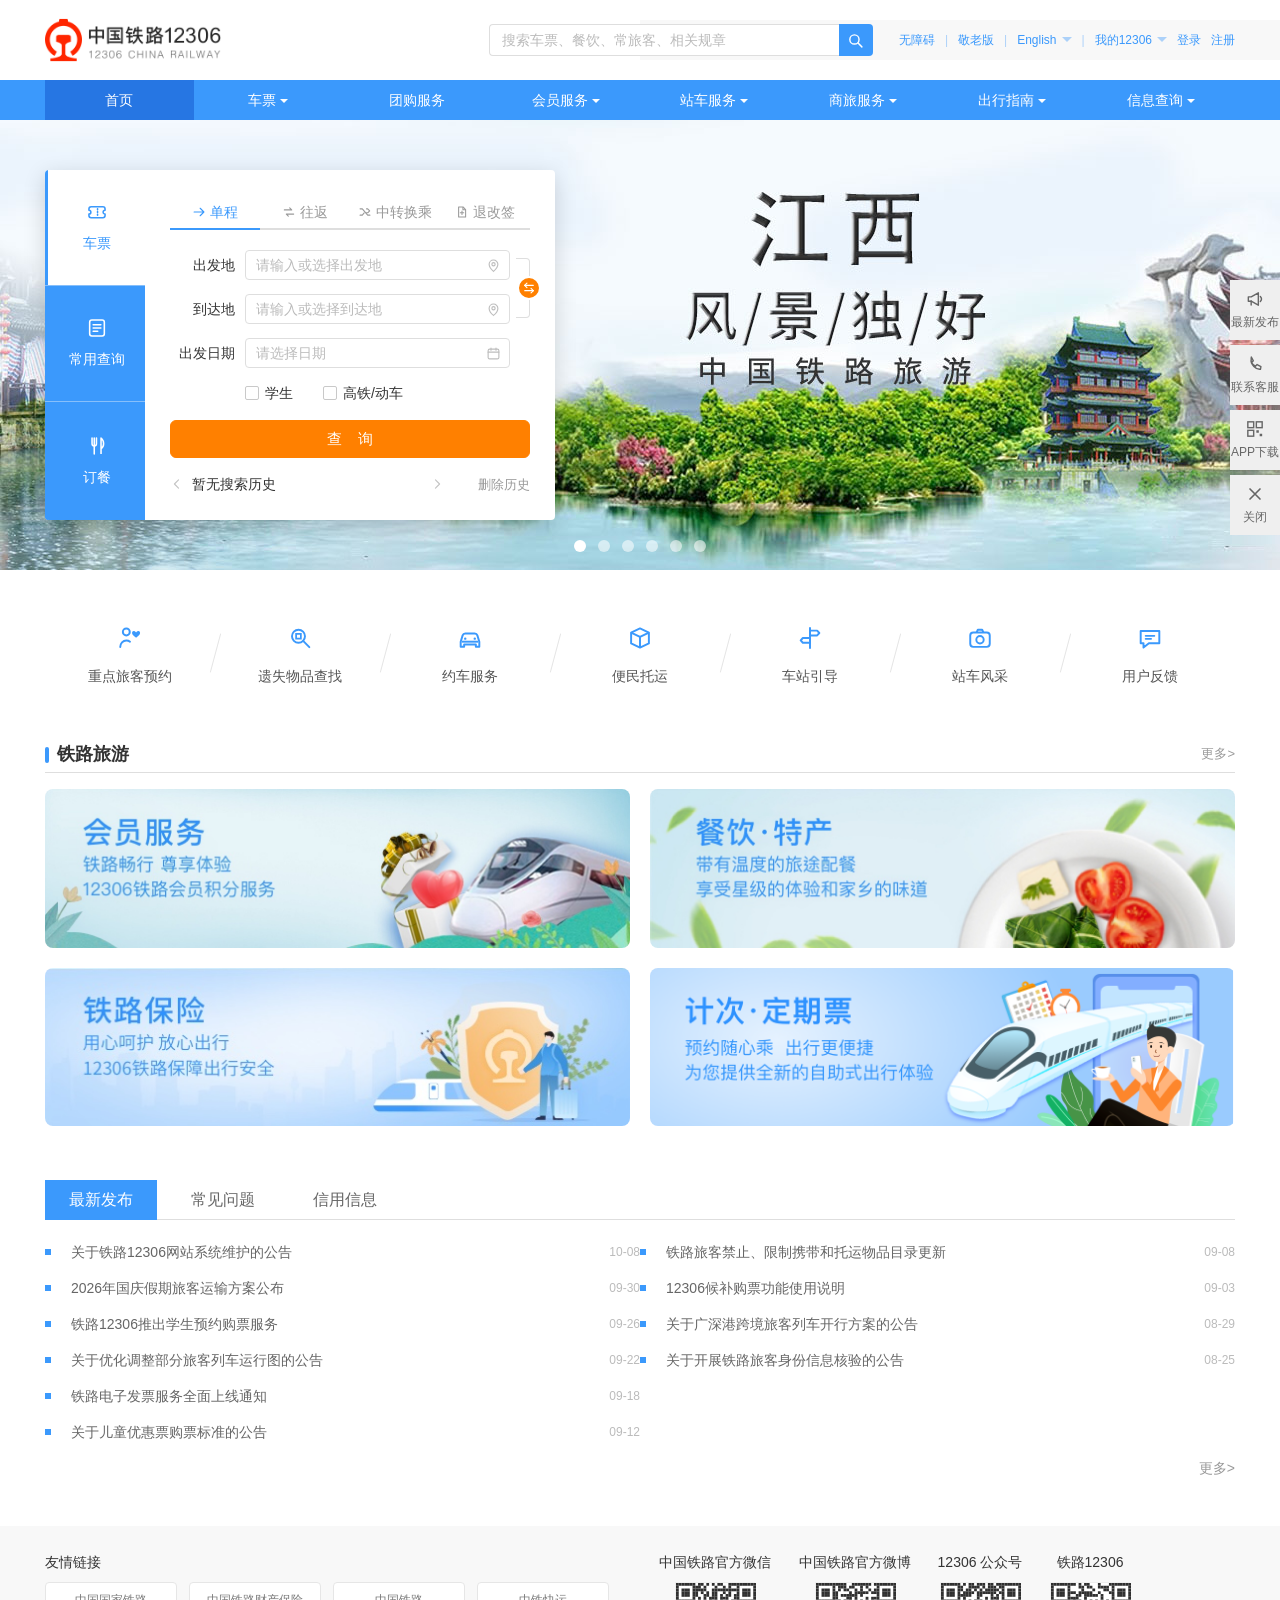
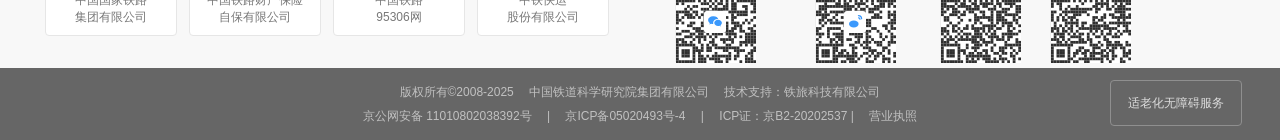
==== index.html @ e9240311 "pages: 站点平铺到仓库根目录，修复 Pages 根目录 404" ====
<!DOCTYPE html>
<html lang="zh-CN">
<head>
  <meta charset="utf-8">
  <meta http-equiv="X-UA-Compatible" content="IE=edge,chrome=1">
  <title>中国铁路12306网站</title>
  <meta name="description" content="中国铁路12306网站，提供火车票查询、预订、退改签，以及正晚点、时刻表、代售点等信息查询服务。">
  <link rel="stylesheet" href="css/index.css">
</head>
<body>

  <!-- ============ 图标精灵 ============ -->
  <svg class="svg-sprite" aria-hidden="true" focusable="false">
    <symbol id="i-search" viewBox="0 0 24 24"><circle cx="10.5" cy="10.5" r="6.5" fill="none" stroke="currentColor" stroke-width="2"/><path d="M15.6 15.6 21 21" fill="none" stroke="currentColor" stroke-width="2" stroke-linecap="round"/></symbol>
    <symbol id="i-place" viewBox="0 0 24 24"><path d="M12 21.5s7-5.9 7-11.3A7 7 0 1 0 5 10.2c0 5.4 7 11.3 7 11.3z" fill="none" stroke="currentColor" stroke-width="1.8"/><circle cx="12" cy="10" r="2.6" fill="none" stroke="currentColor" stroke-width="1.8"/></symbol>
    <symbol id="i-date" viewBox="0 0 24 24"><rect x="3.4" y="5" width="17.2" height="15.6" rx="2.4" fill="none" stroke="currentColor" stroke-width="1.8"/><path d="M3.4 9.8h17.2M8 3.2v3.4M16 3.2v3.4" fill="none" stroke="currentColor" stroke-width="1.8" stroke-linecap="round"/></symbol>
    <symbol id="i-swap" viewBox="0 0 24 24"><path d="M8.5 3.5 4.5 7.5l4 4" fill="none" stroke="currentColor" stroke-width="1.9" stroke-linecap="round" stroke-linejoin="round"/><path d="M4.5 7.5h14.8" fill="none" stroke="currentColor" stroke-width="1.9" stroke-linecap="round"/><path d="M15.5 20.5l4-4-4-4" fill="none" stroke="currentColor" stroke-width="1.9" stroke-linecap="round" stroke-linejoin="round"/><path d="M19.5 16.5H4.7" fill="none" stroke="currentColor" stroke-width="1.9" stroke-linecap="round"/></symbol>
    <symbol id="i-ticket" viewBox="0 0 24 24"><path d="M3.2 8.6A2.4 2.4 0 0 1 5.6 6.2h12.8a2.4 2.4 0 0 1 2.4 2.4v1.5a2.1 2.1 0 0 0 0 4.2v1.5a2.4 2.4 0 0 1-2.4 2.4H5.6a2.4 2.4 0 0 1-2.4-2.4v-1.5a2.1 2.1 0 0 0 0-4.2z" fill="none" stroke="currentColor" stroke-width="1.7" stroke-linejoin="round"/><path d="M12.6 8.4v1.2M12.6 11.4v1.2M12.6 14.4v1.2" fill="none" stroke="currentColor" stroke-width="1.7" stroke-linecap="round"/></symbol>
    <symbol id="i-query" viewBox="0 0 24 24"><path d="M4 5.6A2.4 2.4 0 0 1 6.4 3.2h11.2A2.4 2.4 0 0 1 20 5.6v12.8a2.4 2.4 0 0 1-2.4 2.4H6.4A2.4 2.4 0 0 1 4 18.4z" fill="none" stroke="currentColor" stroke-width="1.7"/><path d="M7.8 8.4h8.4M7.8 12h8.4M7.8 15.6h5" fill="none" stroke="currentColor" stroke-width="1.7" stroke-linecap="round"/></symbol>
    <symbol id="i-food" viewBox="0 0 24 24"><path d="M6.6 3.4v6.2a2.4 2.4 0 0 0 4.8 0V3.4" fill="none" stroke="currentColor" stroke-width="1.7" stroke-linecap="round"/><path d="M9 3.4v17.2" fill="none" stroke="currentColor" stroke-width="1.7" stroke-linecap="round"/><path d="M16.4 20.6V3.4c2.2 1.6 2.8 3.6 2.8 6.2 0 2.4-.6 4-2.8 5.4" fill="none" stroke="currentColor" stroke-width="1.7" stroke-linejoin="round"/></symbol>
    <symbol id="i-single" viewBox="0 0 24 24"><path d="M3.6 12h16.8M14 5.6 20.4 12 14 18.4" fill="none" stroke="currentColor" stroke-width="1.9" stroke-linecap="round" stroke-linejoin="round"/></symbol>
    <symbol id="i-round" viewBox="0 0 24 24"><path d="M4 8.4h12.6l-3.4-3.4" fill="none" stroke="currentColor" stroke-width="1.9" stroke-linecap="round" stroke-linejoin="round"/><path d="M20 15.6H7.4l3.4 3.4" fill="none" stroke="currentColor" stroke-width="1.9" stroke-linecap="round" stroke-linejoin="round"/></symbol>
    <symbol id="i-transfer" viewBox="0 0 24 24"><path d="M3.6 6.6h3.8l9.2 10.8h3.8" fill="none" stroke="currentColor" stroke-width="1.9" stroke-linecap="round" stroke-linejoin="round"/><path d="M3.6 17.4h3.8l3.2-3.8" fill="none" stroke="currentColor" stroke-width="1.9" stroke-linecap="round" stroke-linejoin="round"/><path d="M14.6 6.6h2l3.4 3.4-3.4 3.4h-2" fill="none" stroke="currentColor" stroke-width="1.9" stroke-linecap="round" stroke-linejoin="round"/></symbol>
    <symbol id="i-change" viewBox="0 0 24 24"><path d="M6.2 3.4h7.6l4.4 4.4v12.8H6.2z" fill="none" stroke="currentColor" stroke-width="1.8" stroke-linejoin="round"/><path d="M13.6 3.4v4.6h4.6" fill="none" stroke="currentColor" stroke-width="1.8" stroke-linejoin="round"/><path d="M9 13.2h6M12 10.2v6" fill="none" stroke="currentColor" stroke-width="1.8" stroke-linecap="round"/></symbol>
    <symbol id="i-s1" viewBox="0 0 24 24"><circle cx="8.6" cy="6.4" r="3.2" fill="none" stroke="currentColor" stroke-width="1.8"/><path d="M3 20.4c0-3.6 2.5-6.1 5.6-6.1 1.3 0 2.5.4 3.4 1.1" fill="none" stroke="currentColor" stroke-width="1.8" stroke-linecap="round"/><path d="M18.4 11c1.1-.9 2.9-2.2 2.9-3.7 0-1.4-1.1-2.3-2.4-1.6-.5.2-1 .7-1.3 1.2-.3-.5-.8-1-1.3-1.2-1.3-.7-2.4.2-2.4 1.6 0 1.5 1.8 2.8 2.9 3.7l.8.7z" fill="currentColor"/></symbol>
    <symbol id="i-s2" viewBox="0 0 24 24"><circle cx="10.6" cy="10.4" r="6" fill="none" stroke="currentColor" stroke-width="1.8"/><path d="M14.9 14.7 20.6 20.4" fill="none" stroke="currentColor" stroke-width="1.8" stroke-linecap="round"/><path d="M8.4 8.2h4.4v4.4H8.4z" fill="none" stroke="currentColor" stroke-width="1.6"/></symbol>
    <symbol id="i-s3" viewBox="0 0 24 24"><path d="M3.4 15.4 5.2 9.6A2.6 2.6 0 0 1 7.7 7.8h8.6a2.6 2.6 0 0 1 2.5 1.8l1.8 5.8v4.6h-3.2v-2H6.6v2H3.4z" fill="none" stroke="currentColor" stroke-width="1.8" stroke-linejoin="round"/><path d="M4.4 15.4h15.2" fill="none" stroke="currentColor" stroke-width="1.8"/><circle cx="7.6" cy="12.6" r="1.1" fill="currentColor"/><circle cx="16.4" cy="12.6" r="1.1" fill="currentColor"/></symbol>
    <symbol id="i-s4" viewBox="0 0 24 24"><path d="M12 3.2 3.8 7v10L12 20.8 20.2 17V7z" fill="none" stroke="currentColor" stroke-width="1.8" stroke-linejoin="round"/><path d="M3.8 7 12 11l8.2-4M12 11v9.8" fill="none" stroke="currentColor" stroke-width="1.8" stroke-linejoin="round"/></symbol>
    <symbol id="i-s5" viewBox="0 0 24 24"><path d="M12 2.8v18.4" fill="none" stroke="currentColor" stroke-width="1.8" stroke-linecap="round"/><path d="M12 5.2h6.6l2 2.2-2 2.2H12z" fill="none" stroke="currentColor" stroke-width="1.8" stroke-linejoin="round"/><path d="M12 12h-6.6l-2 2.2 2 2.2H12z" fill="none" stroke="currentColor" stroke-width="1.8" stroke-linejoin="round"/></symbol>
    <symbol id="i-s6" viewBox="0 0 24 24"><rect x="3" y="7" width="18" height="13.2" rx="2.8" fill="none" stroke="currentColor" stroke-width="1.8"/><circle cx="12" cy="13.6" r="3.4" fill="none" stroke="currentColor" stroke-width="1.8"/><path d="M8.8 7 10 4.4h4L15.2 7" fill="none" stroke="currentColor" stroke-width="1.8" stroke-linejoin="round"/></symbol>
    <symbol id="i-s7" viewBox="0 0 24 24"><path d="M3.4 5.6h17.2v11.2H11l-5 4v-4H3.4z" fill="none" stroke="currentColor" stroke-width="1.8" stroke-linejoin="round"/><path d="M8 10h8M8 12.8h5" fill="none" stroke="currentColor" stroke-width="1.7" stroke-linecap="round"/></symbol>
    <symbol id="i-up" viewBox="0 0 24 24"><path d="M12 20.4V4.2M5.4 10.8 12 4.2l6.6 6.6" fill="none" stroke="currentColor" stroke-width="2" stroke-linecap="round" stroke-linejoin="round"/></symbol>
    <symbol id="i-notice" viewBox="0 0 24 24"><path d="M4 9.4h3.4L16 4.6v14.8l-8.6-4.8H4z" fill="none" stroke="currentColor" stroke-width="1.7" stroke-linejoin="round"/><path d="M18.4 9a4.4 4.4 0 0 1 0 6" fill="none" stroke="currentColor" stroke-width="1.7" stroke-linecap="round"/><path d="M7.4 14.2v5" fill="none" stroke="currentColor" stroke-width="1.7" stroke-linecap="round"/></symbol>
    <symbol id="i-phone" viewBox="0 0 24 24"><path d="M7.6 3.6 10 8.2l-2 2c.9 2 2.5 3.6 4.5 4.5l2-2 4.6 2.4-.6 3.2c-5.2.8-12-6-11.2-11.2z" fill="none" stroke="currentColor" stroke-width="1.7" stroke-linejoin="round"/></symbol>
    <symbol id="i-code" viewBox="0 0 24 24"><rect x="3.4" y="3.4" width="7" height="7" fill="none" stroke="currentColor" stroke-width="1.7"/><rect x="13.6" y="3.4" width="7" height="7" fill="none" stroke="currentColor" stroke-width="1.7"/><rect x="3.4" y="13.6" width="7" height="7" fill="none" stroke="currentColor" stroke-width="1.7"/><path d="M13.6 13.6h3v3h-3zM17.6 17.6h3v3h-3z" fill="currentColor"/></symbol>
    <symbol id="i-close" viewBox="0 0 24 24"><path d="M6 6l12 12M18 6 6 18" fill="none" stroke="currentColor" stroke-width="2" stroke-linecap="round"/></symbol>
    <symbol id="i-check" viewBox="0 0 24 24"><path d="M5 12.6 10 17.4 19.2 6.6" fill="none" stroke="currentColor" stroke-width="2.6" stroke-linecap="round" stroke-linejoin="round"/></symbol>
    <symbol id="i-left" viewBox="0 0 24 24"><path d="M14.6 5 7.6 12l7 7" fill="none" stroke="currentColor" stroke-width="2" stroke-linecap="round" stroke-linejoin="round"/></symbol>
    <symbol id="i-right" viewBox="0 0 24 24"><path d="M9.4 5l7 7-7 7" fill="none" stroke="currentColor" stroke-width="2" stroke-linecap="round" stroke-linejoin="round"/></symbol>
    <symbol id="i-train" viewBox="0 0 24 24"><path d="M12 3.2c4.4 0 6.8 3 6.8 7.4v6.6a2.6 2.6 0 0 1-2.6 2.6H7.8a2.6 2.6 0 0 1-2.6-2.6v-6.6C5.2 6.2 7.6 3.2 12 3.2z" fill="none" stroke="currentColor" stroke-width="1.8"/><path d="M5.6 11.4h12.8M9.4 20.4l-2 2.4M14.6 20.4l2 2.4" fill="none" stroke="currentColor" stroke-width="1.8" stroke-linecap="round"/><circle cx="9.2" cy="7.6" r="1" fill="currentColor"/><circle cx="14.8" cy="7.6" r="1" fill="currentColor"/></symbol>
    <symbol id="i-wechat" viewBox="0 0 24 24"><path d="M9.2 4.2C5.6 4.2 2.8 6.5 2.8 9.4c0 1.6.9 3 2.3 4l-.6 2 2.3-1.2c.7.2 1.5.3 2.4.3h.5a4.9 4.9 0 0 1-.2-1.4c0-2.8 2.8-5 6.2-5h.6c-.5-2.2-3-3.9-6.1-3.9z" fill="currentColor"/><path d="M21.2 13.1c0-2.3-2.3-4.2-5.1-4.2s-5.1 1.9-5.1 4.2 2.3 4.2 5.1 4.2c.6 0 1.2-.1 1.8-.3l1.9 1-.5-1.7c1.2-.8 1.9-1.9 1.9-3.2z" fill="currentColor"/></symbol>
    <symbol id="i-weibo" viewBox="0 0 24 24"><ellipse cx="10.4" cy="14.6" rx="6.4" ry="4.6" fill="currentColor"/><path d="M16.6 3.4c2.4 0 4.2 1.9 4.2 4.2M16.8 6.4c1 0 1.8.8 1.8 1.9" fill="none" stroke="currentColor" stroke-width="1.7" stroke-linecap="round"/></symbol>
  </svg>

  <!-- ============ 头部 ============ -->
  <div class="header" role="banner">
    <div class="wrapper header-con">
      <h1 class="logo">
        <a href="index.html" title="中国铁路12306">
          <img class="logo-img" src="images/logo@2x.png" alt="中国铁路12306 12306 CHINA RAILWAY">
        </a>
      </h1>

      <div class="header-right">
        <div class="header-search">
          <div class="search-bd">
            <input type="text" class="search-input" id="search-input" autocomplete="off"
              placeholder="搜索车票、餐饮、常旅客、相关规章" aria-label="搜索车票、餐饮、常旅客、相关规章">
            <div class="search-down" id="searchDown">
              <a href="javascript:;" class="close" id="searchDownClose">关闭</a>
              <ul class="search-down-list" id="searchDownList"></ul>
            </div>
          </div>
          <a class="search-btn" href="javascript:;" id="searchBtn" aria-label="点击搜索">
            <svg class="icon"><use href="#i-search"></use></svg>
          </a>
        </div>
        <ul class="header-menu" role="menubar" id="topMenu"></ul>
      </div>
    </div>
  </div>

  <!-- ============ 主导航 ============ -->
  <div class="nav-box">
    <div class="wrapper">
      <ul class="nav" id="mainNav"></ul>
    </div>
  </div>
  <!-- ============ 首屏：轮播 + 查询框 ============ -->
  <div class="section-first">
    <div class="fullSlide" id="fullSlide">
      <div class="bd"><ul class="sowingMap" id="sowingMap"></ul></div>
      <div class="hd"><ul id="slideDots"></ul></div>
    </div>

    <div class="search-index">
      <!-- 左侧菜单 -->
      <ul class="search-side" id="searchSide">
        <li class="active"><a href="javascript:;"><svg class="icon"><use href="#i-ticket"></use></svg>车票</a></li>
        <li><a href="javascript:;"><svg class="icon"><use href="#i-query"></use></svg>常用查询</a></li>
        <li class="last"><a href="javascript:;"><svg class="icon"><use href="#i-food"></use></svg>订餐</a></li>
      </ul>

      <!-- 右侧内容 -->
      <div class="search-main">
        <!-- 车票 -->
        <div class="search-main-item active">
          <div class="search-tab-hd">
            <ul id="ticketTabs">
              <li class="active"><a href="javascript:;"><svg class="icon"><use href="#i-single"></use></svg>单程</a></li>
              <li><a href="javascript:;"><svg class="icon"><use href="#i-round"></use></svg>往返</a></li>
              <li><a href="javascript:;"><svg class="icon"><use href="#i-transfer"></use></svg>中转换乘</a></li>
              <li><a href="javascript:;"><svg class="icon"><use href="#i-change"></use></svg>退改签</a></li>
            </ul>
          </div>
          <div class="search-tab-bd" id="ticketPanels">
            <!-- 单程 -->
            <div class="search-tab-item active">
              <div class="search-form">
                <div class="form-item-group">
                  <div class="form-item">
                    <label for="fromStationText" class="form-label">出发地</label>
                    <div class="form-bd">
                      <div class="input-box input-city">
                        <input type="text" class="input" id="fromStationText" autocomplete="off" data-role="station" aria-label="请输入或选择出发地">
                        <svg class="icon icon-place" data-click="fromStationText"><use href="#i-place"></use></svg>
                      </div>
                    </div>
                  </div>
                  <div class="form-item">
                    <label for="toStationText" class="form-label">到达地</label>
                    <div class="form-bd">
                      <div class="input-box input-city">
                        <input type="text" class="input" id="toStationText" autocomplete="off" data-role="station" aria-label="请输入或选择到达地">
                        <svg class="icon icon-place" data-click="toStationText"><use href="#i-place"></use></svg>
                      </div>
                    </div>
                  </div>
                  <i class="city-change" id="danChange" title="切换"><svg class="icon"><use href="#i-swap"></use></svg></i>
                </div>
                <div class="form-item">
                  <label for="train_date" class="form-label">出发日期</label>
                  <div class="form-bd">
                    <div class="input-box input-data">
                      <input type="text" class="input" id="train_date" autocomplete="off" data-role="date" readonly aria-label="请选择出发日期">
                      <svg class="icon icon-date" data-click="train_date"><use href="#i-date"></use></svg>
                    </div>
                  </div>
                </div>
                <div class="form-item form-item-check">
                  <div class="form-bd">
                    <ul class="check-list">
                      <li class="check-item" data-check="学生"><i></i>学生</li>
                      <li class="check-item" data-check="高铁/动车"><i></i>高铁/动车</li>
                    </ul>
                  </div>
                </div>
                <div class="form-item form-item-btn">
                  <a href="javascript:;" class="btn btn-primary form-block" data-search>查&nbsp;&nbsp;&nbsp;&nbsp;询</a>
                </div>
              </div>
              <div class="search-history">
                <div class="search-history-bd">
                  <i class="history-prev" id="iconLeftHos"><svg class="icon"><use href="#i-left"></use></svg></i>
                  <i class="history-next" id="iconRightHos"><svg class="icon"><use href="#i-right"></use></svg></i>
                  <div class="history-list-wrap"><ul class="history-list" id="history_ul"></ul></div>
                </div>
                <div class="search-history-btn"><a href="javascript:;" id="clearHistory">删除历史</a></div>
              </div>
            </div>

            <!-- 往返 -->
            <div class="search-tab-item">
              <div class="search-form">
                <div class="form-item-group">
                  <div class="form-item">
                    <label for="fromStationFanText" class="form-label">出发地</label>
                    <div class="form-bd">
                      <div class="input-box input-city">
                        <input type="text" class="input" id="fromStationFanText" autocomplete="off" data-role="station" aria-label="请输入或选择出发地">
                        <svg class="icon icon-place" data-click="fromStationFanText"><use href="#i-place"></use></svg>
                      </div>
                    </div>
                  </div>
                  <div class="form-item">
                    <label for="toStationFanText" class="form-label">到达地</label>
                    <div class="form-bd">
                      <div class="input-box input-city">
                        <input type="text" class="input" id="toStationFanText" autocomplete="off" data-role="station" aria-label="请输入或选择到达地">
                        <svg class="icon icon-place" data-click="toStationFanText"><use href="#i-place"></use></svg>
                      </div>
                    </div>
                  </div>
                  <i class="city-change" id="fanChange" title="切换"><svg class="icon"><use href="#i-swap"></use></svg></i>
                </div>
                <div class="form-item">
                  <label for="from_date" class="form-label">出发日期</label>
                  <div class="form-bd">
                    <div class="input-box input-data">
                      <input type="text" class="input" id="from_date" autocomplete="off" data-role="date" readonly aria-label="请选择出发日期">
                      <svg class="icon icon-date" data-click="from_date"><use href="#i-date"></use></svg>
                    </div>
                  </div>
                </div>
                <div class="form-item">
                  <label for="to_date" class="form-label">返程日期</label>
                  <div class="form-bd">
                    <div class="input-box input-data">
                      <input type="text" class="input" id="to_date" autocomplete="off" data-role="date" readonly aria-label="请选择返程日期">
                      <svg class="icon icon-date" data-click="to_date"><use href="#i-date"></use></svg>
                    </div>
                  </div>
                </div>
                <div class="form-item form-item-check">
                  <div class="form-bd">
                    <ul class="check-list">
                      <li class="check-item" data-check="学生"><i></i>学生</li>
                      <li class="check-item" data-check="高铁/动车"><i></i>高铁/动车</li>
                    </ul>
                  </div>
                </div>
                <div class="form-item form-item-btn">
                  <a href="javascript:;" class="btn btn-primary form-block" data-search>查&nbsp;&nbsp;&nbsp;&nbsp;询</a>
                </div>
              </div>
            </div>

            <!-- 中转换乘 -->
            <div class="search-tab-item">
              <div class="search-form">
                <div class="form-item-group">
                  <div class="form-item">
                    <label for="fromStationZhText" class="form-label">出发地</label>
                    <div class="form-bd">
                      <div class="input-box input-city">
                        <input type="text" class="input" id="fromStationZhText" autocomplete="off" data-role="station" aria-label="请输入或选择出发地">
                        <svg class="icon icon-place" data-click="fromStationZhText"><use href="#i-place"></use></svg>
                      </div>
                    </div>
                  </div>
                  <div class="form-item">
                    <label for="toStationZhText" class="form-label">到达地</label>
                    <div class="form-bd">
                      <div class="input-box input-city">
                        <input type="text" class="input" id="toStationZhText" autocomplete="off" data-role="station" aria-label="请输入或选择到达地">
                        <svg class="icon icon-place" data-click="toStationZhText"><use href="#i-place"></use></svg>
                      </div>
                    </div>
                  </div>
                  <i class="city-change" id="zhChange" title="切换"><svg class="icon"><use href="#i-swap"></use></svg></i>
                </div>
                <div class="form-item">
                  <label for="zh_date" class="form-label">乘车日期</label>
                  <div class="form-bd">
                    <div class="input-box input-data">
                      <input type="text" class="input" id="zh_date" autocomplete="off" data-role="date" readonly aria-label="请选择乘车日期">
                      <svg class="icon icon-date" data-click="zh_date"><use href="#i-date"></use></svg>
                    </div>
                  </div>
                </div>
                <div class="form-item form-item-check">
                  <div class="form-bd">
                    <ul class="check-list">
                      <li class="check-item" data-check="学生"><i></i>学生</li>
                    </ul>
                  </div>
                </div>
                <div class="form-item form-item-btn">
                  <a href="javascript:;" class="btn btn-primary form-block" data-search>查&nbsp;&nbsp;&nbsp;&nbsp;询</a>
                </div>
              </div>
            </div>

            <!-- 退改签 -->
            <div class="search-tab-item">
              <div class="search-form">
                <div class="form-item">
                  <label for="queryType" class="form-label">查询类型</label>
                  <div class="form-bd">
                    <div class="input-box input-select">
                      <select class="input" id="queryType">
                        <option>按订票日期</option>
                        <option>按乘车日期</option>
                      </select>
                    </div>
                  </div>
                </div>
                <div class="form-item">
                  <label class="form-label">日期</label>
                  <div class="form-bd">
                    <div class="input-box input-range">
                      <input type="text" class="input" id="range_start" autocomplete="off" data-role="date" readonly aria-label="开始日期">
                      <span class="range-split">至</span>
                      <input type="text" class="input" id="range_end" autocomplete="off" data-role="date" readonly aria-label="结束日期">
                    </div>
                  </div>
                </div>
                <div class="form-item">
                  <label for="keyword" class="form-label">关键字</label>
                  <div class="form-bd">
                    <div class="input-box">
                      <input type="text" class="input" id="keyword" autocomplete="off" placeholder="订单号 / 车次" aria-label="关键字">
                    </div>
                  </div>
                </div>
                <div class="form-item form-item-btn">
                  <a href="javascript:;" class="btn btn-primary form-block" data-search>查&nbsp;&nbsp;&nbsp;&nbsp;询</a>
                </div>
              </div>
            </div>
          </div>
        </div>

        <!-- 常用查询 -->
        <div class="search-main-item">
          <div class="search-tab-hd">
            <ul id="commonTabs">
              <li class="active"><a href="javascript:;">正晚点</a></li>
              <li><a href="javascript:;">检票口</a></li>
              <li><a href="javascript:;">起售时间</a></li>
              <li><a href="javascript:;">天气</a></li>
            </ul>
          </div>
          <div class="search-tab-bd" id="commonPanels">
            <div class="search-tab-item active">
              <div class="search-form">
                <div class="form-item">
                  <label for="zwdType" class="form-label">查询类型</label>
                  <div class="form-bd"><div class="input-box input-select"><select class="input" id="zwdType"><option>到达站</option><option>出发站</option></select></div></div>
                </div>
                <div class="form-item">
                  <label for="zwdStation" class="form-label">车站</label>
                  <div class="form-bd">
                    <div class="input-box input-city">
                      <input type="text" class="input" id="zwdStation" autocomplete="off" data-role="station" aria-label="车站">
                      <svg class="icon icon-place" data-click="zwdStation"><use href="#i-place"></use></svg>
                    </div>
                  </div>
                </div>
                <div class="form-item">
                  <label for="zwdTrain" class="form-label">车次</label>
                  <div class="form-bd"><div class="input-box"><input type="text" class="input" id="zwdTrain" placeholder="如 G1" autocomplete="off"></div></div>
                </div>
                <div class="form-item form-item-btn"><a href="javascript:;" class="btn btn-primary form-block" data-search>查&nbsp;&nbsp;&nbsp;&nbsp;询</a></div>
              </div>
            </div>
            <div class="search-tab-item">
              <div class="search-form">
                <div class="form-item">
                  <label for="jpkDate" class="form-label">乘车日期</label>
                  <div class="form-bd">
                    <div class="input-box input-data">
                      <input type="text" class="input" id="jpkDate" autocomplete="off" data-role="date" readonly aria-label="乘车日期">
                      <svg class="icon icon-date" data-click="jpkDate"><use href="#i-date"></use></svg>
                    </div>
                  </div>
                </div>
                <div class="form-item">
                  <label for="jpkTrain" class="form-label">车次</label>
                  <div class="form-bd"><div class="input-box"><input type="text" class="input" id="jpkTrain" placeholder="如 G1" autocomplete="off"></div></div>
                </div>
                <div class="form-item">
                  <label for="jpkStation" class="form-label">乘车站</label>
                  <div class="form-bd"><div class="input-box input-select"><select class="input" id="jpkStation"><option>请选择车站</option></select></div></div>
                </div>
                <div class="form-item form-item-btn"><a href="javascript:;" class="btn btn-primary form-block" data-search>查&nbsp;&nbsp;&nbsp;&nbsp;询</a></div>
              </div>
            </div>
            <div class="search-tab-item">
              <div class="search-form">
                <div class="form-item">
                  <label for="saleDate" class="form-label">起售日期</label>
                  <div class="form-bd">
                    <div class="input-box input-data">
                      <input type="text" class="input" id="saleDate" autocomplete="off" data-role="date" readonly aria-label="起售日期">
                      <svg class="icon icon-date" data-click="saleDate"><use href="#i-date"></use></svg>
                    </div>
                  </div>
                </div>
                <div class="form-item">
                  <label for="saleStation" class="form-label">起售车站</label>
                  <div class="form-bd">
                    <div class="input-box input-city">
                      <input type="text" class="input" id="saleStation" autocomplete="off" data-role="station" aria-label="起售车站">
                      <svg class="icon icon-place" data-click="saleStation"><use href="#i-place"></use></svg>
                    </div>
                  </div>
                </div>
                <div class="form-item form-item-btn"><a href="javascript:;" class="btn btn-primary form-block" data-search>查&nbsp;&nbsp;&nbsp;&nbsp;询</a></div>
              </div>
            </div>
            <div class="search-tab-item">
              <div class="search-form">
                <div class="form-item">
                  <label for="weatherCity" class="form-label">目的地</label>
                  <div class="form-bd">
                    <div class="input-box input-city">
                      <input type="text" class="input" id="weatherCity" autocomplete="off" data-role="station" aria-label="目的地">
                      <svg class="icon icon-place" data-click="weatherCity"><use href="#i-place"></use></svg>
                    </div>
                  </div>
                </div>
                <div class="form-item form-item-btn"><a href="javascript:;" class="btn btn-primary form-block" data-search>查&nbsp;&nbsp;&nbsp;&nbsp;询</a></div>
              </div>
            </div>
          </div>
        </div>

        <!-- 订餐 -->
        <div class="search-main-item">
          <div class="search-tab-hd" style="border-bottom:none;height:24px">
            <ul><li class="active" style="width:100%"><a href="javascript:;" style="color:#3b99fc;cursor:default">预订餐饮•特产</a></li></ul>
          </div>
          <div class="search-tab-bd">
            <div class="search-tab-item active">
              <div class="search-form">
                <div class="form-item">
                  <label for="dinner_date" class="form-label">出发日期</label>
                  <div class="form-bd">
                    <div class="input-box input-data">
                      <input type="text" class="input" id="dinner_date" autocomplete="off" data-role="date" readonly aria-label="出发日期">
                      <svg class="icon icon-date" data-click="dinner_date"><use href="#i-date"></use></svg>
                    </div>
                  </div>
                </div>
                <div class="form-item">
                  <label for="dinner_sub_mun" class="form-label">出发车次</label>
                  <div class="form-bd">
                    <div class="input-box"><input type="text" class="input" id="dinner_sub_mun" placeholder="仅支持G、D字头的动车组列车" autocomplete="off" style="text-transform:uppercase"></div>
                  </div>
                </div>
                <div class="form-item form-item-btn"><a href="javascript:;" class="btn btn-primary form-block" data-search>查&nbsp;&nbsp;&nbsp;&nbsp;询</a></div>
              </div>
            </div>
          </div>
        </div>
      </div>
    </div>
  </div>
  <!-- ============ 主体内容 ============ -->
  <div class="wrapper">
    <!-- 便捷服务 -->
    <ul class="service-list" id="serviceList"></ul>

    <!-- 铁路旅游 / 热门推荐 -->
    <div class="section" id="travelSection">
      <div class="section-hd">
        <h3 class="section-tit">铁路旅游</h3>
        <a href="javascript:;" class="more">更多&gt;</a>
      </div>
      <ul class="travel-train-list" id="travelList"></ul>
    </div>

    <!-- 新闻公告 -->
    <div class="news-tab" id="newsTab">
      <div class="tab-hd">
        <ul class="lists" id="newsTabs">
          <li class="active"><a href="javascript:;">最新发布</a></li>
          <li><a href="javascript:;">常见问题</a></li>
          <li><a href="javascript:;">信用信息</a></li>
        </ul>
      </div>
      <div class="tab-bd">
        <div class="tab-item active">
          <div class="news-index">
            <ul class="news-index-list state" id="newsList"></ul>
            <div class="news-more"><a href="javascript:;">更多&gt;</a></div>
          </div>
        </div>
        <div class="tab-item">
          <div class="news-index">
            <ul class="news-index-list question" id="faqList"></ul>
            <div class="news-more"><a href="javascript:;">更多&gt;</a></div>
          </div>
        </div>
        <div class="tab-item">
          <div class="discredit-list-box">
            <dl class="discredit-list pull-left">
              <dt><svg class="icon"><use href="#i-notice"></use></svg>失信被执行人(自然人)公示</dt>
              <dd class="discredit-body" id="discreditLeft"></dd>
              <dd class="more"><a href="javascript:;">更多&gt;</a></dd>
            </dl>
            <dl class="discredit-list pull-right">
              <dt><svg class="icon"><use href="#i-notice"></use></svg>失信已执行人(自然人)公布</dt>
              <dd class="discredit-body" id="discreditRight"></dd>
              <dd class="more"><a href="javascript:;">更多&gt;</a></dd>
            </dl>
          </div>
        </div>
      </div>
    </div>
  </div>

  <!-- ============ 底部 ============ -->
  <div class="footer">
    <div class="wrapper footer-con">
      <div class="foot-links">
        <h2 class="foot-con-tit">友情链接</h2>
        <ul class="foot-links-list" id="footLinks"></ul>
      </div>
      <ul class="foot-code" id="footCode"></ul>
    </div>
    <div class="footer-txt">
      <p>
        <span class="mr">版权所有©2008-2025</span>
        <span class="mr">中国铁道科学研究院集团有限公司</span>
        <span>技术支持：铁旅科技有限公司</span>
      </p>
      <p>
        <span class="mr"><a href="javascript:;">京公网安备 11010802038392号</a></span>
        <span class="mr">|</span>
        <span class="mr"><a href="javascript:;">京ICP备05020493号-4</a></span>
        <span class="mr">|</span>
        <span>ICP证：京B2-20202537</span>
        <span class="mr">|</span>
        <span><a href="javascript:;">营业执照</a></span>
      </p>
      <div class="footer-badge">适老化无障碍服务</div>
    </div>
  </div>

  <!-- 返回顶部 -->
  <div class="gototop" id="goTop">
    <a href="javascript:;" title="返回顶部"><svg class="icon"><use href="#i-up"></use></svg></a>
  </div>

  <!-- 右侧悬浮菜单 -->
  <div class="fixed-right" id="fixedRight">
    <ul class="fixed-right-menu">
      <li class="menu-item">
        <a href="javascript:;" class="menu-hd"><svg class="icon"><use href="#i-notice"></use></svg><h4 class="menu-name">最新发布</h4></a>
      </li>
      <li class="menu-item">
        <a href="javascript:;" class="menu-hd"><svg class="icon"><use href="#i-phone"></use></svg><h4 class="menu-name">联系客服</h4></a>
      </li>
      <li class="menu-item">
        <a href="javascript:;" class="menu-hd"><svg class="icon"><use href="#i-code"></use></svg><h4 class="menu-name">APP下载</h4></a>
        <div class="menu-bd menu-code">
          <h4 class="menu-code-name">铁路12306</h4>
          <div class="menu-code-pic">
            <svg class="qr" data-qr="sideApp" viewBox="0 0 29 29"></svg>
            <div class="code-tips">官方APP下载，目前铁路未授权其他网站或APP开展类似服务内容，敬请广大用户注意。</div>
          </div>
        </div>
      </li>
      <li class="menu-item" id="closeRight">
        <a href="javascript:;" class="menu-hd"><svg class="icon"><use href="#i-close"></use></svg><h4 class="menu-name">关闭</h4></a>
      </li>
    </ul>
  </div>

  <script src="js/data.js"></script>
  <script src="js/main.js"></script>
</body>
</html>
---- css/index.css ----
@charset "UTF-8";
/* ==========================================================================
   中国铁路12306网站 - 首页样式
   主色 #3b99fc  强调色 #ff8000
   ========================================================================== */

/* ---------- 基础重置 ---------- */
* { -webkit-box-sizing: border-box; box-sizing: border-box; }
html { -webkit-text-size-adjust: 100%; }
body {
  margin: 0;
  min-width: 1200px;
  color: #333;
  background: #fff;
  font: 14px/1.5 "Helvetica Neue", Helvetica, Arial, "PingFang SC", "Hiragino Sans GB", "Microsoft YaHei", "WenQuanYi Micro Hei", sans-serif;
}
h1, h2, h3, h4, p, ul, ol, dl, dd, dt { margin: 0; padding: 0; }
ul, ol { list-style: none; }
a { color: #333; text-decoration: none; }
a:hover { color: #3b99fc; }
img { border: 0; vertical-align: middle; }
input, select, textarea, button { font-family: inherit; font-size: inherit; color: inherit; outline: none; }
button { cursor: pointer; }
.clearfix::after { content: ""; display: block; clear: both; }

.svg-sprite { position: absolute; width: 0; height: 0; overflow: hidden; }
.icon { width: 1em; height: 1em; display: inline-block; vertical-align: -0.125em; fill: none; }
.wrapper { width: 1200px; margin: 0 auto; padding: 0 5px; }
.wrapper::after { content: ""; display: block; clear: both; }

/* ==========================================================================
   头部
   ========================================================================== */
.header { position: relative; z-index: 2000; background: #fff; }
.header::before {
  content: ""; position: absolute; top: 20px; right: 0; left: 50%; height: 40px; background: #f8f8f8; z-index: 1;
}
.header-con { position: relative; height: 80px; z-index: 2; }
.logo { float: left; height: 80px; }
.logo a { display: flex; align-items: center; height: 80px; }
.logo-img { display: block; height: 44px; width: auto; }

.header-right { position: relative; float: right; display: flex; align-items: center; height: 80px; }
.header-search { display: flex; }
.search-bd { position: relative; width: 350px; }
.search-input {
  width: 100%; height: 32px; line-height: 32px; padding: 0 12px;
  border: 1px solid #dedede; border-right: none; border-radius: 4px 0 0 4px; color: #333;
}
.search-input::placeholder { color: #bbb; }
.search-input.focus { border-color: #3b99fc; }
.search-btn {
  width: 34px; height: 32px; flex: none; border-radius: 0 4px 4px 0;
  background: #3b99fc; color: #fff; display: flex; align-items: center; justify-content: center; font-size: 17px;
}
.search-btn:hover { background: #2676e3; color: #fff; }
.search-down {
  position: absolute; top: 32px; left: 0; right: 0; z-index: 2000; display: none;
  background: #fff; border: 1px solid #dedede; border-top: none; border-radius: 0 0 4px 4px; min-height: 30px;
}
.search-down .close { position: absolute; top: 0; right: 12px; line-height: 34px; height: 34px; color: #3b99fc; font-size: 12px; }
.search-down-list { max-height: 204px; overflow-y: auto; padding-top: 34px; }
.search-down-list li { height: 34px; line-height: 34px; padding: 0 12px; color: #666; cursor: pointer; display: flex; align-items: center; }
.search-down-list li:hover { background: #f8f8f8; }
.search-down-list li .icon { color: #3b99fc; margin-right: 8px; flex: none; }
.search-down-list li em { font-style: normal; color: #3b99fc; }

.header-menu { display: flex; align-items: center; margin-left: 26px; }
.header-menu .menu-item { position: relative; height: 40px; line-height: 40px; font-size: 12px; margin-left: 10px; }
.header-menu .menu-item:first-child { margin-left: 0; }
.header-menu .menu-line { color: #acd1f9; margin-left: 10px; }
.header-menu .menu-nav-hd { display: block; height: 40px; line-height: 40px; color: #3b99fc; }
.header-menu .menu-nav-hd:hover { color: #2676e3; }
.header-menu .caret {
  display: inline-block; width: 0; height: 0; margin-left: 5px; overflow: hidden; font-size: 0; line-height: 0;
  border: 5px solid transparent; border-top-color: #acd1f9; border-bottom: none; vertical-align: 2px;
}
.header-menu .menu-nav-bd {
  position: absolute; top: 40px; left: 0; z-index: 2000; display: none; width: 130px;
  padding: 10px; background: #fff; border: 1px solid #dedede; box-shadow: 0 2px 8px rgba(0, 0, 0, .08);
}
.header-menu .menu-nav:hover .menu-nav-bd { display: block; }
.header-menu .menu-nav-bd li { height: 26px; line-height: 26px; overflow: hidden; }
.header-menu .menu-nav-bd li a { color: #666; font-size: 12px; display: block; padding: 0 4px; }
.header-menu .menu-nav-bd li a:hover { color: #3b99fc; }
.header-menu .menu-nav-bd .nav-line { height: 1px; margin: 3px 0; border-bottom: 1px dashed #dedede; }

/* ==========================================================================
   主导航
   ========================================================================== */
.nav-box { height: 40px; background: #3b99fc; }
.nav { display: flex; height: 40px; position: relative; z-index: 1900; }
.nav-item { position: relative; flex: 1 1 0; }
.nav-hd { display: block; height: 40px; line-height: 40px; color: #fff; text-align: center; font-size: 14px; }
.nav-item:hover .nav-hd { background: #3685ec; color: #fff; }
.nav-item.active .nav-hd { background: #2676e3; color: #fff; }
.nav-hd .icon-down {
  display: inline-block; width: 0; height: 0; margin-left: 4px; overflow: hidden; font-size: 0; line-height: 0;
  border: 4px solid transparent; border-top-color: #fff; border-bottom: none; vertical-align: 2px;
}
.nav-bd {
  position: absolute; top: 40px; left: 0; z-index: 1900; display: none;
  padding: 18px 0; background: #fff; border: 1px solid #dedede; box-shadow: 0 6px 18px rgba(0, 0, 0, .12);
}
.nav-item:hover .nav-bd { display: flex; }
.nav-bd-item { flex: none; min-height: 1px; }
.nav-col2 { width: 280px; }
.nav-col3 { width: 230px; }
.nav-col4 { width: 210px; }
.nav-col5 { width: 210px; }
.nav-tit {
  height: 24px; padding: 0 0 8px 30px; font-size: 14px; font-weight: 700; color: #3b99fc;
  border-right: 1px solid #acd1f9;
}
.nav-con li { height: 34px; line-height: 34px; padding-left: 30px; border-right: 1px solid #acd1f9; }
.nav-con li a { display: block; color: #555; overflow: hidden; white-space: nowrap; text-overflow: ellipsis; }
.nav-con li a:hover { color: #3b99fc; }
.nav-con .txt-lighter a { color: #999; }
.nav-bd-item:last-child .nav-tit,
.nav-bd-item:last-child .nav-con li { border-right: none; }
.nav-tit.border-none { border-right: none; }

/* ==========================================================================
   首屏：轮播 + 查询框
   ========================================================================== */
.section-first { position: relative; height: 450px; }
.fullSlide { position: relative; }
.fullSlide .bd { position: relative; height: 450px; overflow: hidden; }
.sowingMap li {
  position: absolute; top: 0; left: 0; right: 0; height: 450px; opacity: 0;
  transition: opacity .7s ease; overflow: hidden;
}
.sowingMap li.on { opacity: 1; z-index: 2; }
.fullSlide .hd { position: absolute; z-index: 5; bottom: 0; left: 0; right: 0; text-align: center; }
.fullSlide .hd ul { padding: 12px 0; overflow: hidden; }
.fullSlide .hd li {
  display: inline-block; width: 12px; height: 12px; margin: 0 6px; border-radius: 12px;
  background: #fff; opacity: .55; cursor: pointer; overflow: hidden; text-indent: -99px;
}
.fullSlide .hd li.on { opacity: 1; }

/* ---------- 查询框 ---------- */
.search-index {
  position: absolute; z-index: 100; top: 50px; left: 50%; margin-left: -595px;
  width: 510px; height: 350px; overflow: hidden; border-radius: 4px; background: #fff;
  box-shadow: 0 6px 22px rgba(0, 0, 0, .16);
}
.search-side { float: left; width: 100px; height: 350px; }
.search-side li { height: 116px; background: #3b99fc; border-bottom: 1px solid #86bffb; }
.search-side li:last-child { height: 118px; border-bottom: none; }
.search-side li a {
  display: flex; flex-direction: column; align-items: center; justify-content: center;
  height: 100%; color: #fff; font-size: 14px; border-left: 3px solid #3b99fc;
}
.search-side li a .icon { margin-bottom: 10px; font-size: 22px; }
.search-side li.active a { background: #fff; color: #3b99fc; }
.search-main { float: left; width: 410px; height: 350px; }
.search-main-item { display: none; height: 100%; padding: 26px 25px 0; }
.search-main-item.active { display: block; }

.search-tab-hd { height: 34px; border-bottom: 2px solid #dedede; }
.search-tab-hd ul { display: flex; }
.search-tab-hd li { position: relative; flex: 1 1 0; text-align: center; }
.search-tab-hd li a { display: block; height: 32px; line-height: 32px; color: #999; font-size: 14px; }
.search-tab-hd li a .icon { margin-right: 4px; vertical-align: -2px; }
.search-tab-hd li.active a { color: #3b99fc; }
.search-tab-hd li.active::after { content: ""; position: absolute; left: 0; right: 0; bottom: -2px; height: 2px; background: #3b99fc; }

.search-tab-bd { padding-top: 2px; }
.search-tab-item { display: none; }
.search-tab-item.active { display: block; }

.search-form { padding-top: 4px; }
.form-item { position: relative; margin-top: 14px; }
.form-item-group { position: relative; }
.form-label { float: left; width: 75px; padding-right: 10px; line-height: 30px; text-align: right; color: #333; }
.form-bd { margin-left: 75px; }
.input-box { position: relative; width: 265px; }
.input {
  width: 100%; height: 30px; line-height: 30px; padding: 0 10px;
  border: 1px solid #dedede; border-radius: 4px; background: #fff; color: #333;
}
.input::placeholder { color: #bbb; }
.input:focus { border-color: #3b99fc; }
select.input { padding: 0 6px; }
.input-city .input { padding-right: 32px; }
.icon-place, .icon-date {
  position: absolute; right: 9px; top: 50%; margin-top: -.5em; font-size: 15px;
  color: #bdbdbd; cursor: pointer;
}
.icon-place:hover, .icon-date:hover { color: #3b99fc; }
.input-data .input { cursor: pointer; }

.city-change {
  position: absolute; top: 8px; right: 0; width: 14px; height: 60px; cursor: pointer;
  border: 1px solid #dedede; border-left: none; border-radius: 0 4px 4px 0; background: #fff;
}
.city-change .icon {
  position: absolute; top: 50%; right: -12px; width: 24px; height: 24px; margin-top: -12px;
  padding: 3px; border: 2px solid #fff; border-radius: 50%; background: #ff8000; color: #fff;
}
.city-change:hover .icon { background: #ff6602; }

.check-list { display: flex; }
.check-item { display: flex; align-items: center; margin-right: 30px; line-height: 22px; color: #333; cursor: pointer; }
.check-item i {
  position: relative; width: 14px; height: 14px; margin-right: 6px;
  border: 1px solid #c9c9c9; border-radius: 2px; background: #fff; flex: none;
}
.check-item:hover i { border-color: #3b99fc; }
.check-item.checked i { border-color: #3b99fc; background: #3b99fc; }
.check-item.checked i::after {
  content: ""; position: absolute; left: 3px; top: 1px; width: 6px; height: 3px;
  border-left: 2px solid #fff; border-bottom: 2px solid #fff; transform: rotate(-45deg);
}

.form-item-btn { margin-top: 16px; }
.btn {
  display: inline-block; height: 38px; line-height: 36px; padding: 0 16px; text-align: center;
  border: 1px solid transparent; border-radius: 4px; cursor: pointer;
}
.btn-primary, .btn-primary:hover { background: #ff8000; border-color: #ff8000; color: #fff; }
.btn-primary:hover { background: #ff6602; border-color: #ff6602; }
.form-block { display: block; width: 100%; border-radius: 6px; font-size: 15px; }

.input-range { display: flex; align-items: center; width: 100%; }
.input-range .input { flex: 1 1 0; min-width: 0; padding: 0 6px; text-align: center; cursor: pointer; }
.range-split { flex: none; padding: 0 6px; color: #999; }

.search-history { margin-top: 14px; height: 24px; line-height: 24px; }
.search-history-bd { position: relative; float: left; width: 280px; height: 24px; }
.history-prev, .history-next { position: absolute; top: 0; width: 20px; height: 24px; color: #c4c4c4; cursor: pointer; }
.history-prev { left: 0; }
.history-next { right: 0; }
.history-prev:hover, .history-next:hover { color: #3b99fc; }
.history-list-wrap { margin: 0 22px; height: 24px; overflow: hidden; }
.history-list { white-space: nowrap; transition: transform .3s; }
.history-list li { display: inline-block; margin-right: 18px; }
.history-list li a { color: #999; font-size: 13px; }
.history-list li a:hover { color: #3b99fc; }
.search-history-btn { float: right; }
.search-history-btn a { color: #999; font-size: 13px; }

/* ---------- 车站联想下拉 ---------- */
.station-drop {
  position: absolute; z-index: 2100; top: 32px; left: 0; display: none;
  width: 265px; max-height: 224px; overflow-y: auto; background: #fff;
  border: 1px solid #dedede; border-radius: 4px; box-shadow: 0 6px 16px rgba(0, 0, 0, .14);
}
.station-drop li { display: flex; align-items: center; justify-content: space-between; padding: 7px 10px; color: #666; font-size: 13px; cursor: pointer; }
.station-drop li.on, .station-drop li:hover { background: #f2f8ff; color: #3b99fc; }
.station-drop li .py { color: #bbb; font-size: 12px; }

/* ---------- 日期选择器 ---------- */
.date-picker {
  position: absolute; z-index: 2200; top: 32px; left: 0; display: none; width: 286px;
  padding-bottom: 10px; background: #fff; border: 1px solid #dedede; border-radius: 6px;
  box-shadow: 0 8px 22px rgba(0, 0, 0, .16);
}
.date-picker .dp-hd {
  display: flex; align-items: center; justify-content: space-between; height: 38px; padding: 0 10px;
  border-radius: 5px 5px 0 0; background: #3b99fc; color: #fff; font-size: 14px;
}
.date-picker .dp-nav { width: 26px; text-align: center; cursor: pointer; font-size: 15px; user-select: none; }
.date-picker .dp-nav.disabled { opacity: .3; cursor: default; }
.date-picker .dp-week { display: flex; padding: 8px 8px 2px; }
.date-picker .dp-week span { flex: 1 1 0; text-align: center; color: #999; font-size: 12px; }
.date-picker .dp-days { display: flex; flex-wrap: wrap; padding: 0 8px; }
.date-picker .dp-day {
  width: 14.28%; height: 32px; line-height: 32px; text-align: center;
  font-size: 13px; color: #333; border-radius: 4px; cursor: pointer;
}
.date-picker .dp-day.empty { cursor: default; }
.date-picker .dp-day.disabled { color: #cfcfcf; cursor: not-allowed; }
.date-picker .dp-day:not(.disabled):not(.empty):hover { background: #e8f3ff; color: #3b99fc; }
.date-picker .dp-day.on { background: #3b99fc; color: #fff; }
.date-picker .dp-day.today { color: #ff8000; font-weight: 700; }

/* ---------- 轻提示 ---------- */
.toast {
  position: fixed; z-index: 9999; left: 50%; top: 46%; transform: translate(-50%, -50%);
  padding: 12px 24px; border-radius: 6px; background: rgba(0, 0, 0, .78); color: #fff;
  font-size: 14px; opacity: 0; visibility: hidden; transition: .25s; pointer-events: none;
}
.toast.show { opacity: 1; visibility: visible; }

/* ==========================================================================
   便捷服务
   ========================================================================== */
.service-list { display: flex; margin-top: 30px; padding: 10px 0; }
.service-list li { flex: 1 1 0; position: relative; text-align: center; }
.service-list li + li::before {
  content: ""; position: absolute; left: 0; top: 50%; width: 1px; height: 40px;
  background: #e5e5e5; transform: translateY(-50%) rotate(15deg);
}
.service-list li a { display: block; padding: 8px 0; color: #555; }
.service-list li a:hover { color: #3b99fc; }
.service-icon {
  display: flex; align-items: center; justify-content: center; width: 40px; height: 40px;
  margin: 0 auto 8px; color: #3b99fc; font-size: 26px;
}
.service-list li a:hover .service-icon { color: #2676e3; }

/* ==========================================================================
   铁路旅游 / 热门推荐
   ========================================================================== */
.section { margin-top: 30px; }
.section-hd { display: flex; align-items: center; justify-content: space-between; height: 38px; border-bottom: 1px solid #dedede; }
.section-tit { position: relative; padding-left: 12px; font-size: 18px; font-weight: 700; color: #333; line-height: 38px; }
.section-tit::before { content: ""; position: absolute; left: 0; top: 12px; width: 4px; height: 16px; background: #3b99fc; border-radius: 2px; }
.section-hd .more { color: #999; font-size: 13px; }
.section-hd .more:hover { color: #3b99fc; }

.travel-train-list { display: flex; flex-wrap: wrap; margin: 16px -10px 0; }
.travel-train-list > li { width: 50%; padding: 0 10px 20px; }
.travel-train-list > li > a { display: block; overflow: hidden; border-radius: 8px; transition: .25s; }
.travel-train-list > li > a:hover { box-shadow: 0 8px 22px rgba(0, 0, 0, .14); transform: translateY(-2px); }
.travel-train-list > li img { display: block; width: 100%; height: auto; }

/* ==========================================================================
   新闻公告
   ========================================================================== */
.news-tab { margin-top: 34px; margin-bottom: 10px; }
.news-tab .tab-hd { height: 40px; border-bottom: 1px solid #dedede; }
.news-tab .tab-hd ul { display: flex; }
.news-tab .tab-hd li { margin-right: 10px; }
.news-tab .tab-hd li a { display: block; height: 40px; line-height: 40px; padding: 0 24px; color: #666; font-size: 16px; }
.news-tab .tab-hd li.active a, .news-tab .tab-hd li.active a:hover { background: #3b99fc; color: #fff; }
.tab-item { display: none; }
.news-tab .tab-item.active { display: block; }
.news-index { padding-top: 14px; }
.news-index-list { display: flex; flex-flow: column wrap; height: 216px; }
.news-index-list li {
  position: relative; width: 50%; height: 36px; line-height: 36px; padding-left: 26px; padding-right: 70px;
  overflow: hidden; white-space: nowrap; text-overflow: ellipsis;
}
.news-index-list li::before { content: ""; position: absolute; left: 0; top: 15px; width: 6px; height: 6px; background: #3b99fc; }
.news-index-list li a { display: block; color: #666; overflow: hidden; white-space: nowrap; text-overflow: ellipsis; }
.news-index-list li a:hover { color: #3b99fc; }
.news-index-list .news-time {
  position: absolute; right: 0; top: 0; color: #bbb; font-size: 12px; font-family: Arial, Helvetica, sans-serif;
}
.news-index-list.question { height: 180px; }
.news-index .news-more { line-height: 36px; text-align: right; }
.news-index .news-more a { color: #999; }
.news-index .news-more a:hover { color: #3b99fc; }

.discredit-list-box { display: flex; padding: 16px 0 0; }
.discredit-list { width: 560px; margin-right: 40px; }
.discredit-list.pull-right { margin-right: 0; }
.discredit-list dt { display: flex; align-items: center; margin-bottom: 8px; font-size: 15px; font-weight: 700; color: #333; }
.discredit-list dt .icon { margin-right: 8px; font-size: 18px; color: #ff8000; }
.discredit-body { height: 132px; overflow: hidden; }
.discredit-body a { display: block; line-height: 30px; color: #666; font-size: 13px; }
.discredit-body a:hover { color: #3b99fc; }
.discredit-list .more { line-height: 30px; text-align: right; }
.discredit-list .more a { color: #999; }

/* ==========================================================================
   底部
   ========================================================================== */
.footer { margin-top: 40px; padding-top: 16px; background: #f8f8f8; }
.footer-con { padding-bottom: 6px; }
.foot-links { float: left; width: 600px; }
.foot-con-tit { height: 40px; line-height: 40px; font-size: 14px; font-weight: 400; color: #333; }
.foot-links-list { display: flex; flex-wrap: wrap; }
.foot-links-list li { margin: 0 12px 12px 0; }
.link-logo {
  display: flex; align-items: center; justify-content: center; width: 132px; height: 54px;
  padding: 4px; border: 1px solid #e6e6e6; border-radius: 4px; background: #fff;
  color: #777; font-size: 12px; line-height: 1.45; text-align: center;
}
.link-logo:hover { border-color: #acd1f9; color: #3b99fc; }
.foot-code { float: left; }
.foot-code li { position: relative; float: left; width: 140px; text-align: center; }
.foot-code .code-pic { position: relative; width: 80px; height: 80px; margin: 0 auto; border: 1px solid #eee; background: #fff; }
.foot-code .qr { display: block; width: 80px; height: 80px; }
.foot-code .code-brand {
  position: absolute; left: 50%; top: 50%; width: 22px; height: 22px; margin: -11px 0 0 -11px;
  padding: 2px; border-radius: 3px; background: #fff; color: #3b99fc;
}
.foot-code .code-tips {
  position: absolute; z-index: 20; left: 50%; top: 92px; display: none; width: 160px; margin-left: -80px;
  padding: 8px; border: 1px solid #dedede; border-radius: 4px; background: #fff;
  color: #999; font-size: 12px; line-height: 1.5; text-align: left;
}
.foot-code li:hover .code-tips { display: block; }

.footer-txt { position: relative; padding: 12px 0; background: #666; color: #c1c1c1; font-size: 12px; text-align: center; }
.footer-txt p { line-height: 24px; }
.footer-txt a { color: #c1c1c1; }
.footer-txt a:hover { color: #fff; }
.footer-txt .mr { margin-right: 12px; }
.footer-badge {
  position: absolute; left: 50%; top: 12px; width: 132px; height: 46px; margin-left: 470px;
  display: flex; align-items: center; justify-content: center; padding: 0 6px;
  border: 1px solid #8f8f8f; border-radius: 4px; color: #ddd; font-size: 12px;
}

/* ==========================================================================
   返回顶部 / 右侧悬浮菜单
   ========================================================================== */
.gototop { position: fixed; right: 0; bottom: 0; z-index: 1000; width: 50px; opacity: 0; visibility: hidden; transition: .3s; }
.gototop.show { opacity: 1; visibility: visible; }
.gototop a { display: flex; align-items: center; justify-content: center; width: 50px; height: 50px; background: #efefef; color: #666; font-size: 20px; }
.gototop a:hover { background: #e2e2e2; color: #3b99fc; }

.fixed-right { position: fixed; right: 0; top: 50%; z-index: 1100; margin-top: -170px; }
.fixed-right.hidden { display: none; }
.fixed-right-menu { width: 50px; }
.fixed-right-menu .menu-item { position: relative; width: 50px; margin-bottom: 5px; background: #efefef; text-align: center; }
.fixed-right-menu .menu-hd { display: flex; flex-direction: column; align-items: center; justify-content: center; padding: 9px 0; color: #666; font-size: 20px; }
.fixed-right-menu .menu-hd:hover { color: #3b99fc; }
.menu-name { margin-top: 4px; font-size: 12px; font-weight: 400; }
.menu-bd {
  position: absolute; right: 50px; top: 0; display: none; width: 176px; padding: 12px;
  border: 1px solid #dedede; border-radius: 4px 0 0 4px; background: #fff; box-shadow: 0 2px 12px rgba(0, 0, 0, .14);
}
.fixed-right-menu .menu-item:hover .menu-bd { display: block; }
.menu-code-name { margin-bottom: 10px; font-size: 14px; color: #333; }
.menu-code-pic .qr { display: block; width: 100px; height: 100px; margin: 0 auto; }
.menu-code-pic .code-tips { margin-top: 10px; color: #999; font-size: 12px; line-height: 1.5; text-align: left; }
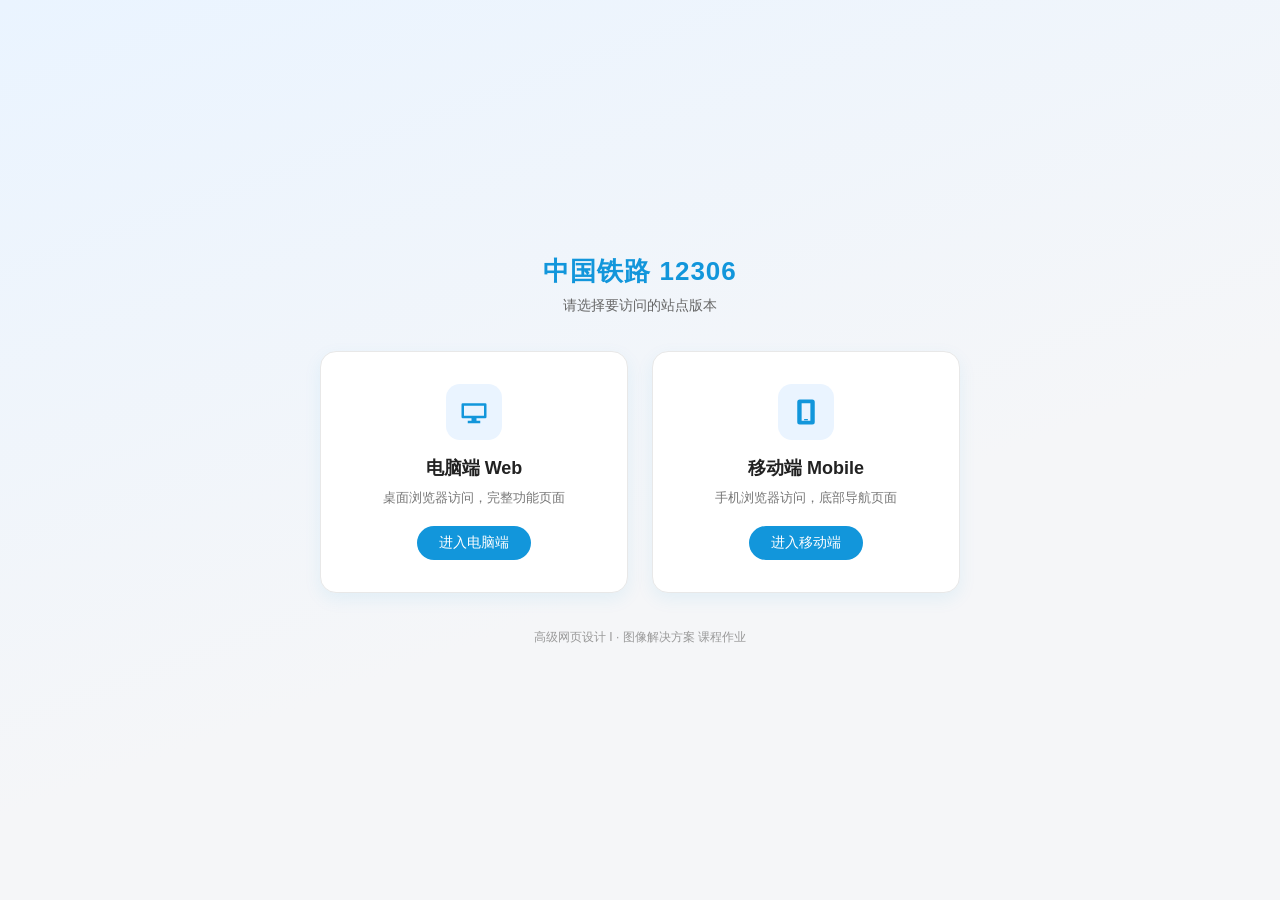
==== commit 7db10797: "feat: 整合 web/mobile 双端为 GitHub Pages 站点，根目录提供切换门户 - web 端整包移入 web/ 子目录（css/js/images 保持相对路径） - 根目录新增" ====
--- a/index.html
+++ b/index.html
@@ -1,545 +1,100 @@
 <!DOCTYPE html>
 <html lang="zh-CN">
 <head>
-  <meta charset="utf-8">
-  <meta http-equiv="X-UA-Compatible" content="IE=edge,chrome=1">
-  <title>中国铁路12306网站</title>
-  <meta name="description" content="中国铁路12306网站，提供火车票查询、预订、退改签，以及正晚点、时刻表、代售点等信息查询服务。">
-  <link rel="stylesheet" href="css/index.css">
+  <meta charset="UTF-8" />
+  <meta name="viewport" content="width=device-width, initial-scale=1.0" />
+  <title>中国铁路12306 · 站点入口</title>
+  <style>
+    * { margin: 0; padding: 0; box-sizing: border-box; }
+    body {
+      font-family: -apple-system, BlinkMacSystemFont, "PingFang SC",
+        "Helvetica Neue", "Microsoft YaHei", sans-serif;
+      min-height: 100vh;
+      display: flex;
+      flex-direction: column;
+      align-items: center;
+      justify-content: center;
+      background: linear-gradient(160deg, #eaf4ff 0%, #f5f6f8 60%);
+      color: #222;
+      padding: 24px;
+    }
+    .brand { text-align: center; margin-bottom: 36px; }
+    .brand h1 { font-size: 26px; color: #1296db; letter-spacing: 1px; }
+    .brand p { margin-top: 8px; color: #666; font-size: 14px; }
+    .cards {
+      display: flex;
+      gap: 24px;
+      flex-wrap: wrap;
+      justify-content: center;
+      width: 100%;
+      max-width: 640px;
+    }
+    .card {
+      flex: 1 1 260px;
+      background: #fff;
+      border: 1px solid #e8e8e8;
+      border-radius: 16px;
+      padding: 32px 24px;
+      text-decoration: none;
+      color: inherit;
+      text-align: center;
+      box-shadow: 0 6px 18px rgba(18, 150, 219, 0.08);
+      transition: transform 0.2s, box-shadow 0.2s;
+    }
+    .card:hover {
+      transform: translateY(-4px);
+      box-shadow: 0 12px 26px rgba(18, 150, 219, 0.16);
+    }
+    .card .icon {
+      width: 56px; height: 56px;
+      margin: 0 auto 16px;
+      border-radius: 14px;
+      background: #eaf4ff;
+      display: flex; align-items: center; justify-content: center;
+    }
+    .card .icon svg { width: 30px; height: 30px; fill: #1296db; }
+    .card h2 { font-size: 18px; margin-bottom: 8px; }
+    .card p { font-size: 13px; color: #777; line-height: 1.6; }
+    .card .go {
+      display: inline-block;
+      margin-top: 18px;
+      padding: 8px 22px;
+      border-radius: 20px;
+      background: #1296db;
+      color: #fff;
+      font-size: 14px;
+    }
+    .footer { margin-top: 36px; font-size: 12px; color: #999; }
+  </style>
 </head>
 <body>
-
-  <!-- ============ 图标精灵 ============ -->
-  <svg class="svg-sprite" aria-hidden="true" focusable="false">
-    <symbol id="i-search" viewBox="0 0 24 24"><circle cx="10.5" cy="10.5" r="6.5" fill="none" stroke="currentColor" stroke-width="2"/><path d="M15.6 15.6 21 21" fill="none" stroke="currentColor" stroke-width="2" stroke-linecap="round"/></symbol>
-    <symbol id="i-place" viewBox="0 0 24 24"><path d="M12 21.5s7-5.9 7-11.3A7 7 0 1 0 5 10.2c0 5.4 7 11.3 7 11.3z" fill="none" stroke="currentColor" stroke-width="1.8"/><circle cx="12" cy="10" r="2.6" fill="none" stroke="currentColor" stroke-width="1.8"/></symbol>
-    <symbol id="i-date" viewBox="0 0 24 24"><rect x="3.4" y="5" width="17.2" height="15.6" rx="2.4" fill="none" stroke="currentColor" stroke-width="1.8"/><path d="M3.4 9.8h17.2M8 3.2v3.4M16 3.2v3.4" fill="none" stroke="currentColor" stroke-width="1.8" stroke-linecap="round"/></symbol>
-    <symbol id="i-swap" viewBox="0 0 24 24"><path d="M8.5 3.5 4.5 7.5l4 4" fill="none" stroke="currentColor" stroke-width="1.9" stroke-linecap="round" stroke-linejoin="round"/><path d="M4.5 7.5h14.8" fill="none" stroke="currentColor" stroke-width="1.9" stroke-linecap="round"/><path d="M15.5 20.5l4-4-4-4" fill="none" stroke="currentColor" stroke-width="1.9" stroke-linecap="round" stroke-linejoin="round"/><path d="M19.5 16.5H4.7" fill="none" stroke="currentColor" stroke-width="1.9" stroke-linecap="round"/></symbol>
-    <symbol id="i-ticket" viewBox="0 0 24 24"><path d="M3.2 8.6A2.4 2.4 0 0 1 5.6 6.2h12.8a2.4 2.4 0 0 1 2.4 2.4v1.5a2.1 2.1 0 0 0 0 4.2v1.5a2.4 2.4 0 0 1-2.4 2.4H5.6a2.4 2.4 0 0 1-2.4-2.4v-1.5a2.1 2.1 0 0 0 0-4.2z" fill="none" stroke="currentColor" stroke-width="1.7" stroke-linejoin="round"/><path d="M12.6 8.4v1.2M12.6 11.4v1.2M12.6 14.4v1.2" fill="none" stroke="currentColor" stroke-width="1.7" stroke-linecap="round"/></symbol>
-    <symbol id="i-query" viewBox="0 0 24 24"><path d="M4 5.6A2.4 2.4 0 0 1 6.4 3.2h11.2A2.4 2.4 0 0 1 20 5.6v12.8a2.4 2.4 0 0 1-2.4 2.4H6.4A2.4 2.4 0 0 1 4 18.4z" fill="none" stroke="currentColor" stroke-width="1.7"/><path d="M7.8 8.4h8.4M7.8 12h8.4M7.8 15.6h5" fill="none" stroke="currentColor" stroke-width="1.7" stroke-linecap="round"/></symbol>
-    <symbol id="i-food" viewBox="0 0 24 24"><path d="M6.6 3.4v6.2a2.4 2.4 0 0 0 4.8 0V3.4" fill="none" stroke="currentColor" stroke-width="1.7" stroke-linecap="round"/><path d="M9 3.4v17.2" fill="none" stroke="currentColor" stroke-width="1.7" stroke-linecap="round"/><path d="M16.4 20.6V3.4c2.2 1.6 2.8 3.6 2.8 6.2 0 2.4-.6 4-2.8 5.4" fill="none" stroke="currentColor" stroke-width="1.7" stroke-linejoin="round"/></symbol>
-    <symbol id="i-single" viewBox="0 0 24 24"><path d="M3.6 12h16.8M14 5.6 20.4 12 14 18.4" fill="none" stroke="currentColor" stroke-width="1.9" stroke-linecap="round" stroke-linejoin="round"/></symbol>
-    <symbol id="i-round" viewBox="0 0 24 24"><path d="M4 8.4h12.6l-3.4-3.4" fill="none" stroke="currentColor" stroke-width="1.9" stroke-linecap="round" stroke-linejoin="round"/><path d="M20 15.6H7.4l3.4 3.4" fill="none" stroke="currentColor" stroke-width="1.9" stroke-linecap="round" stroke-linejoin="round"/></symbol>
-    <symbol id="i-transfer" viewBox="0 0 24 24"><path d="M3.6 6.6h3.8l9.2 10.8h3.8" fill="none" stroke="currentColor" stroke-width="1.9" stroke-linecap="round" stroke-linejoin="round"/><path d="M3.6 17.4h3.8l3.2-3.8" fill="none" stroke="currentColor" stroke-width="1.9" stroke-linecap="round" stroke-linejoin="round"/><path d="M14.6 6.6h2l3.4 3.4-3.4 3.4h-2" fill="none" stroke="currentColor" stroke-width="1.9" stroke-linecap="round" stroke-linejoin="round"/></symbol>
-    <symbol id="i-change" viewBox="0 0 24 24"><path d="M6.2 3.4h7.6l4.4 4.4v12.8H6.2z" fill="none" stroke="currentColor" stroke-width="1.8" stroke-linejoin="round"/><path d="M13.6 3.4v4.6h4.6" fill="none" stroke="currentColor" stroke-width="1.8" stroke-linejoin="round"/><path d="M9 13.2h6M12 10.2v6" fill="none" stroke="currentColor" stroke-width="1.8" stroke-linecap="round"/></symbol>
-    <symbol id="i-s1" viewBox="0 0 24 24"><circle cx="8.6" cy="6.4" r="3.2" fill="none" stroke="currentColor" stroke-width="1.8"/><path d="M3 20.4c0-3.6 2.5-6.1 5.6-6.1 1.3 0 2.5.4 3.4 1.1" fill="none" stroke="currentColor" stroke-width="1.8" stroke-linecap="round"/><path d="M18.4 11c1.1-.9 2.9-2.2 2.9-3.7 0-1.4-1.1-2.3-2.4-1.6-.5.2-1 .7-1.3 1.2-.3-.5-.8-1-1.3-1.2-1.3-.7-2.4.2-2.4 1.6 0 1.5 1.8 2.8 2.9 3.7l.8.7z" fill="currentColor"/></symbol>
-    <symbol id="i-s2" viewBox="0 0 24 24"><circle cx="10.6" cy="10.4" r="6" fill="none" stroke="currentColor" stroke-width="1.8"/><path d="M14.9 14.7 20.6 20.4" fill="none" stroke="currentColor" stroke-width="1.8" stroke-linecap="round"/><path d="M8.4 8.2h4.4v4.4H8.4z" fill="none" stroke="currentColor" stroke-width="1.6"/></symbol>
-    <symbol id="i-s3" viewBox="0 0 24 24"><path d="M3.4 15.4 5.2 9.6A2.6 2.6 0 0 1 7.7 7.8h8.6a2.6 2.6 0 0 1 2.5 1.8l1.8 5.8v4.6h-3.2v-2H6.6v2H3.4z" fill="none" stroke="currentColor" stroke-width="1.8" stroke-linejoin="round"/><path d="M4.4 15.4h15.2" fill="none" stroke="currentColor" stroke-width="1.8"/><circle cx="7.6" cy="12.6" r="1.1" fill="currentColor"/><circle cx="16.4" cy="12.6" r="1.1" fill="currentColor"/></symbol>
-    <symbol id="i-s4" viewBox="0 0 24 24"><path d="M12 3.2 3.8 7v10L12 20.8 20.2 17V7z" fill="none" stroke="currentColor" stroke-width="1.8" stroke-linejoin="round"/><path d="M3.8 7 12 11l8.2-4M12 11v9.8" fill="none" stroke="currentColor" stroke-width="1.8" stroke-linejoin="round"/></symbol>
-    <symbol id="i-s5" viewBox="0 0 24 24"><path d="M12 2.8v18.4" fill="none" stroke="currentColor" stroke-width="1.8" stroke-linecap="round"/><path d="M12 5.2h6.6l2 2.2-2 2.2H12z" fill="none" stroke="currentColor" stroke-width="1.8" stroke-linejoin="round"/><path d="M12 12h-6.6l-2 2.2 2 2.2H12z" fill="none" stroke="currentColor" stroke-width="1.8" stroke-linejoin="round"/></symbol>
-    <symbol id="i-s6" viewBox="0 0 24 24"><rect x="3" y="7" width="18" height="13.2" rx="2.8" fill="none" stroke="currentColor" stroke-width="1.8"/><circle cx="12" cy="13.6" r="3.4" fill="none" stroke="currentColor" stroke-width="1.8"/><path d="M8.8 7 10 4.4h4L15.2 7" fill="none" stroke="currentColor" stroke-width="1.8" stroke-linejoin="round"/></symbol>
-    <symbol id="i-s7" viewBox="0 0 24 24"><path d="M3.4 5.6h17.2v11.2H11l-5 4v-4H3.4z" fill="none" stroke="currentColor" stroke-width="1.8" stroke-linejoin="round"/><path d="M8 10h8M8 12.8h5" fill="none" stroke="currentColor" stroke-width="1.7" stroke-linecap="round"/></symbol>
-    <symbol id="i-up" viewBox="0 0 24 24"><path d="M12 20.4V4.2M5.4 10.8 12 4.2l6.6 6.6" fill="none" stroke="currentColor" stroke-width="2" stroke-linecap="round" stroke-linejoin="round"/></symbol>
-    <symbol id="i-notice" viewBox="0 0 24 24"><path d="M4 9.4h3.4L16 4.6v14.8l-8.6-4.8H4z" fill="none" stroke="currentColor" stroke-width="1.7" stroke-linejoin="round"/><path d="M18.4 9a4.4 4.4 0 0 1 0 6" fill="none" stroke="currentColor" stroke-width="1.7" stroke-linecap="round"/><path d="M7.4 14.2v5" fill="none" stroke="currentColor" stroke-width="1.7" stroke-linecap="round"/></symbol>
-    <symbol id="i-phone" viewBox="0 0 24 24"><path d="M7.6 3.6 10 8.2l-2 2c.9 2 2.5 3.6 4.5 4.5l2-2 4.6 2.4-.6 3.2c-5.2.8-12-6-11.2-11.2z" fill="none" stroke="currentColor" stroke-width="1.7" stroke-linejoin="round"/></symbol>
-    <symbol id="i-code" viewBox="0 0 24 24"><rect x="3.4" y="3.4" width="7" height="7" fill="none" stroke="currentColor" stroke-width="1.7"/><rect x="13.6" y="3.4" width="7" height="7" fill="none" stroke="currentColor" stroke-width="1.7"/><rect x="3.4" y="13.6" width="7" height="7" fill="none" stroke="currentColor" stroke-width="1.7"/><path d="M13.6 13.6h3v3h-3zM17.6 17.6h3v3h-3z" fill="currentColor"/></symbol>
-    <symbol id="i-close" viewBox="0 0 24 24"><path d="M6 6l12 12M18 6 6 18" fill="none" stroke="currentColor" stroke-width="2" stroke-linecap="round"/></symbol>
-    <symbol id="i-check" viewBox="0 0 24 24"><path d="M5 12.6 10 17.4 19.2 6.6" fill="none" stroke="currentColor" stroke-width="2.6" stroke-linecap="round" stroke-linejoin="round"/></symbol>
-    <symbol id="i-left" viewBox="0 0 24 24"><path d="M14.6 5 7.6 12l7 7" fill="none" stroke="currentColor" stroke-width="2" stroke-linecap="round" stroke-linejoin="round"/></symbol>
-    <symbol id="i-right" viewBox="0 0 24 24"><path d="M9.4 5l7 7-7 7" fill="none" stroke="currentColor" stroke-width="2" stroke-linecap="round" stroke-linejoin="round"/></symbol>
-    <symbol id="i-train" viewBox="0 0 24 24"><path d="M12 3.2c4.4 0 6.8 3 6.8 7.4v6.6a2.6 2.6 0 0 1-2.6 2.6H7.8a2.6 2.6 0 0 1-2.6-2.6v-6.6C5.2 6.2 7.6 3.2 12 3.2z" fill="none" stroke="currentColor" stroke-width="1.8"/><path d="M5.6 11.4h12.8M9.4 20.4l-2 2.4M14.6 20.4l2 2.4" fill="none" stroke="currentColor" stroke-width="1.8" stroke-linecap="round"/><circle cx="9.2" cy="7.6" r="1" fill="currentColor"/><circle cx="14.8" cy="7.6" r="1" fill="currentColor"/></symbol>
-    <symbol id="i-wechat" viewBox="0 0 24 24"><path d="M9.2 4.2C5.6 4.2 2.8 6.5 2.8 9.4c0 1.6.9 3 2.3 4l-.6 2 2.3-1.2c.7.2 1.5.3 2.4.3h.5a4.9 4.9 0 0 1-.2-1.4c0-2.8 2.8-5 6.2-5h.6c-.5-2.2-3-3.9-6.1-3.9z" fill="currentColor"/><path d="M21.2 13.1c0-2.3-2.3-4.2-5.1-4.2s-5.1 1.9-5.1 4.2 2.3 4.2 5.1 4.2c.6 0 1.2-.1 1.8-.3l1.9 1-.5-1.7c1.2-.8 1.9-1.9 1.9-3.2z" fill="currentColor"/></symbol>
-    <symbol id="i-weibo" viewBox="0 0 24 24"><ellipse cx="10.4" cy="14.6" rx="6.4" ry="4.6" fill="currentColor"/><path d="M16.6 3.4c2.4 0 4.2 1.9 4.2 4.2M16.8 6.4c1 0 1.8.8 1.8 1.9" fill="none" stroke="currentColor" stroke-width="1.7" stroke-linecap="round"/></symbol>
-  </svg>
-
-  <!-- ============ 头部 ============ -->
-  <div class="header" role="banner">
-    <div class="wrapper header-con">
-      <h1 class="logo">
-        <a href="index.html" title="中国铁路12306">
-          <img class="logo-img" src="images/logo@2x.png" alt="中国铁路12306 12306 CHINA RAILWAY">
-        </a>
-      </h1>
-
-      <div class="header-right">
-        <div class="header-search">
-          <div class="search-bd">
-            <input type="text" class="search-input" id="search-input" autocomplete="off"
-              placeholder="搜索车票、餐饮、常旅客、相关规章" aria-label="搜索车票、餐饮、常旅客、相关规章">
-            <div class="search-down" id="searchDown">
-              <a href="javascript:;" class="close" id="searchDownClose">关闭</a>
-              <ul class="search-down-list" id="searchDownList"></ul>
-            </div>
-          </div>
-          <a class="search-btn" href="javascript:;" id="searchBtn" aria-label="点击搜索">
-            <svg class="icon"><use href="#i-search"></use></svg>
-          </a>
-        </div>
-        <ul class="header-menu" role="menubar" id="topMenu"></ul>
-      </div>
-    </div>
+  <div class="brand">
+    <h1>中国铁路 12306</h1>
+    <p>请选择要访问的站点版本</p>
   </div>
 
-  <!-- ============ 主导航 ============ -->
-  <div class="nav-box">
-    <div class="wrapper">
-      <ul class="nav" id="mainNav"></ul>
-    </div>
-  </div>
-  <!-- ============ 首屏：轮播 + 查询框 ============ -->
-  <div class="section-first">
-    <div class="fullSlide" id="fullSlide">
-      <div class="bd"><ul class="sowingMap" id="sowingMap"></ul></div>
-      <div class="hd"><ul id="slideDots"></ul></div>
-    </div>
+  <div class="cards">
+    <a class="card" href="web/index.html">
+      <div class="icon">
+        <!-- 电脑端图标 -->
+        <svg viewBox="0 0 24 24"><path d="M3 5h18a1 1 0 0 1 1 1v10a1 1 0 0 1-1 1h-7v2h3v2H7v-2h3v-2H3a1 1 0 0 1-1-1V6a1 1 0 0 1 1-1zm1 2v8h16V7H4z"/></svg>
+      </div>
+      <h2>电脑端 Web</h2>
+      <p>桌面浏览器访问，完整功能页面</p>
+      <span class="go">进入电脑端</span>
+    </a>
 
-    <div class="search-index">
-      <!-- 左侧菜单 -->
-      <ul class="search-side" id="searchSide">
-        <li class="active"><a href="javascript:;"><svg class="icon"><use href="#i-ticket"></use></svg>车票</a></li>
-        <li><a href="javascript:;"><svg class="icon"><use href="#i-query"></use></svg>常用查询</a></li>
-        <li class="last"><a href="javascript:;"><svg class="icon"><use href="#i-food"></use></svg>订餐</a></li>
-      </ul>
-
-      <!-- 右侧内容 -->
-      <div class="search-main">
-        <!-- 车票 -->
-        <div class="search-main-item active">
-          <div class="search-tab-hd">
-            <ul id="ticketTabs">
-              <li class="active"><a href="javascript:;"><svg class="icon"><use href="#i-single"></use></svg>单程</a></li>
-              <li><a href="javascript:;"><svg class="icon"><use href="#i-round"></use></svg>往返</a></li>
-              <li><a href="javascript:;"><svg class="icon"><use href="#i-transfer"></use></svg>中转换乘</a></li>
-              <li><a href="javascript:;"><svg class="icon"><use href="#i-change"></use></svg>退改签</a></li>
-            </ul>
-          </div>
-          <div class="search-tab-bd" id="ticketPanels">
-            <!-- 单程 -->
-            <div class="search-tab-item active">
-              <div class="search-form">
-                <div class="form-item-group">
-                  <div class="form-item">
-                    <label for="fromStationText" class="form-label">出发地</label>
-                    <div class="form-bd">
-                      <div class="input-box input-city">
-                        <input type="text" class="input" id="fromStationText" autocomplete="off" data-role="station" aria-label="请输入或选择出发地">
-                        <svg class="icon icon-place" data-click="fromStationText"><use href="#i-place"></use></svg>
-                      </div>
-                    </div>
-                  </div>
-                  <div class="form-item">
-                    <label for="toStationText" class="form-label">到达地</label>
-                    <div class="form-bd">
-                      <div class="input-box input-city">
-                        <input type="text" class="input" id="toStationText" autocomplete="off" data-role="station" aria-label="请输入或选择到达地">
-                        <svg class="icon icon-place" data-click="toStationText"><use href="#i-place"></use></svg>
-                      </div>
-                    </div>
-                  </div>
-                  <i class="city-change" id="danChange" title="切换"><svg class="icon"><use href="#i-swap"></use></svg></i>
-                </div>
-                <div class="form-item">
-                  <label for="train_date" class="form-label">出发日期</label>
-                  <div class="form-bd">
-                    <div class="input-box input-data">
-                      <input type="text" class="input" id="train_date" autocomplete="off" data-role="date" readonly aria-label="请选择出发日期">
-                      <svg class="icon icon-date" data-click="train_date"><use href="#i-date"></use></svg>
-                    </div>
-                  </div>
-                </div>
-                <div class="form-item form-item-check">
-                  <div class="form-bd">
-                    <ul class="check-list">
-                      <li class="check-item" data-check="学生"><i></i>学生</li>
-                      <li class="check-item" data-check="高铁/动车"><i></i>高铁/动车</li>
-                    </ul>
-                  </div>
-                </div>
-                <div class="form-item form-item-btn">
-                  <a href="javascript:;" class="btn btn-primary form-block" data-search>查&nbsp;&nbsp;&nbsp;&nbsp;询</a>
-                </div>
-              </div>
-              <div class="search-history">
-                <div class="search-history-bd">
-                  <i class="history-prev" id="iconLeftHos"><svg class="icon"><use href="#i-left"></use></svg></i>
-                  <i class="history-next" id="iconRightHos"><svg class="icon"><use href="#i-right"></use></svg></i>
-                  <div class="history-list-wrap"><ul class="history-list" id="history_ul"></ul></div>
-                </div>
-                <div class="search-history-btn"><a href="javascript:;" id="clearHistory">删除历史</a></div>
-              </div>
-            </div>
-
-            <!-- 往返 -->
-            <div class="search-tab-item">
-              <div class="search-form">
-                <div class="form-item-group">
-                  <div class="form-item">
-                    <label for="fromStationFanText" class="form-label">出发地</label>
-                    <div class="form-bd">
-                      <div class="input-box input-city">
-                        <input type="text" class="input" id="fromStationFanText" autocomplete="off" data-role="station" aria-label="请输入或选择出发地">
-                        <svg class="icon icon-place" data-click="fromStationFanText"><use href="#i-place"></use></svg>
-                      </div>
-                    </div>
-                  </div>
-                  <div class="form-item">
-                    <label for="toStationFanText" class="form-label">到达地</label>
-                    <div class="form-bd">
-                      <div class="input-box input-city">
-                        <input type="text" class="input" id="toStationFanText" autocomplete="off" data-role="station" aria-label="请输入或选择到达地">
-                        <svg class="icon icon-place" data-click="toStationFanText"><use href="#i-place"></use></svg>
-                      </div>
-                    </div>
-                  </div>
-                  <i class="city-change" id="fanChange" title="切换"><svg class="icon"><use href="#i-swap"></use></svg></i>
-                </div>
-                <div class="form-item">
-                  <label for="from_date" class="form-label">出发日期</label>
-                  <div class="form-bd">
-                    <div class="input-box input-data">
-                      <input type="text" class="input" id="from_date" autocomplete="off" data-role="date" readonly aria-label="请选择出发日期">
-                      <svg class="icon icon-date" data-click="from_date"><use href="#i-date"></use></svg>
-                    </div>
-                  </div>
-                </div>
-                <div class="form-item">
-                  <label for="to_date" class="form-label">返程日期</label>
-                  <div class="form-bd">
-                    <div class="input-box input-data">
-                      <input type="text" class="input" id="to_date" autocomplete="off" data-role="date" readonly aria-label="请选择返程日期">
-                      <svg class="icon icon-date" data-click="to_date"><use href="#i-date"></use></svg>
-                    </div>
-                  </div>
-                </div>
-                <div class="form-item form-item-check">
-                  <div class="form-bd">
-                    <ul class="check-list">
-                      <li class="check-item" data-check="学生"><i></i>学生</li>
-                      <li class="check-item" data-check="高铁/动车"><i></i>高铁/动车</li>
-                    </ul>
-                  </div>
-                </div>
-                <div class="form-item form-item-btn">
-                  <a href="javascript:;" class="btn btn-primary form-block" data-search>查&nbsp;&nbsp;&nbsp;&nbsp;询</a>
-                </div>
-              </div>
-            </div>
-
-            <!-- 中转换乘 -->
-            <div class="search-tab-item">
-              <div class="search-form">
-                <div class="form-item-group">
-                  <div class="form-item">
-                    <label for="fromStationZhText" class="form-label">出发地</label>
-                    <div class="form-bd">
-                      <div class="input-box input-city">
-                        <input type="text" class="input" id="fromStationZhText" autocomplete="off" data-role="station" aria-label="请输入或选择出发地">
-                        <svg class="icon icon-place" data-click="fromStationZhText"><use href="#i-place"></use></svg>
-                      </div>
-                    </div>
-                  </div>
-                  <div class="form-item">
-                    <label for="toStationZhText" class="form-label">到达地</label>
-                    <div class="form-bd">
-                      <div class="input-box input-city">
-                        <input type="text" class="input" id="toStationZhText" autocomplete="off" data-role="station" aria-label="请输入或选择到达地">
-                        <svg class="icon icon-place" data-click="toStationZhText"><use href="#i-place"></use></svg>
-                      </div>
-                    </div>
-                  </div>
-                  <i class="city-change" id="zhChange" title="切换"><svg class="icon"><use href="#i-swap"></use></svg></i>
-                </div>
-                <div class="form-item">
-                  <label for="zh_date" class="form-label">乘车日期</label>
-                  <div class="form-bd">
-                    <div class="input-box input-data">
-                      <input type="text" class="input" id="zh_date" autocomplete="off" data-role="date" readonly aria-label="请选择乘车日期">
-                      <svg class="icon icon-date" data-click="zh_date"><use href="#i-date"></use></svg>
-                    </div>
-                  </div>
-                </div>
-                <div class="form-item form-item-check">
-                  <div class="form-bd">
-                    <ul class="check-list">
-                      <li class="check-item" data-check="学生"><i></i>学生</li>
-                    </ul>
-                  </div>
-                </div>
-                <div class="form-item form-item-btn">
-                  <a href="javascript:;" class="btn btn-primary form-block" data-search>查&nbsp;&nbsp;&nbsp;&nbsp;询</a>
-                </div>
-              </div>
-            </div>
-
-            <!-- 退改签 -->
-            <div class="search-tab-item">
-              <div class="search-form">
-                <div class="form-item">
-                  <label for="queryType" class="form-label">查询类型</label>
-                  <div class="form-bd">
-                    <div class="input-box input-select">
-                      <select class="input" id="queryType">
-                        <option>按订票日期</option>
-                        <option>按乘车日期</option>
-                      </select>
-                    </div>
-                  </div>
-                </div>
-                <div class="form-item">
-                  <label class="form-label">日期</label>
-                  <div class="form-bd">
-                    <div class="input-box input-range">
-                      <input type="text" class="input" id="range_start" autocomplete="off" data-role="date" readonly aria-label="开始日期">
-                      <span class="range-split">至</span>
-                      <input type="text" class="input" id="range_end" autocomplete="off" data-role="date" readonly aria-label="结束日期">
-                    </div>
-                  </div>
-                </div>
-                <div class="form-item">
-                  <label for="keyword" class="form-label">关键字</label>
-                  <div class="form-bd">
-                    <div class="input-box">
-                      <input type="text" class="input" id="keyword" autocomplete="off" placeholder="订单号 / 车次" aria-label="关键字">
-                    </div>
-                  </div>
-                </div>
-                <div class="form-item form-item-btn">
-                  <a href="javascript:;" class="btn btn-primary form-block" data-search>查&nbsp;&nbsp;&nbsp;&nbsp;询</a>
-                </div>
-              </div>
-            </div>
-          </div>
-        </div>
-
-        <!-- 常用查询 -->
-        <div class="search-main-item">
-          <div class="search-tab-hd">
-            <ul id="commonTabs">
-              <li class="active"><a href="javascript:;">正晚点</a></li>
-              <li><a href="javascript:;">检票口</a></li>
-              <li><a href="javascript:;">起售时间</a></li>
-              <li><a href="javascript:;">天气</a></li>
-            </ul>
-          </div>
-          <div class="search-tab-bd" id="commonPanels">
-            <div class="search-tab-item active">
-              <div class="search-form">
-                <div class="form-item">
-                  <label for="zwdType" class="form-label">查询类型</label>
-                  <div class="form-bd"><div class="input-box input-select"><select class="input" id="zwdType"><option>到达站</option><option>出发站</option></select></div></div>
-                </div>
-                <div class="form-item">
-                  <label for="zwdStation" class="form-label">车站</label>
-                  <div class="form-bd">
-                    <div class="input-box input-city">
-                      <input type="text" class="input" id="zwdStation" autocomplete="off" data-role="station" aria-label="车站">
-                      <svg class="icon icon-place" data-click="zwdStation"><use href="#i-place"></use></svg>
-                    </div>
-                  </div>
-                </div>
-                <div class="form-item">
-                  <label for="zwdTrain" class="form-label">车次</label>
-                  <div class="form-bd"><div class="input-box"><input type="text" class="input" id="zwdTrain" placeholder="如 G1" autocomplete="off"></div></div>
-                </div>
-                <div class="form-item form-item-btn"><a href="javascript:;" class="btn btn-primary form-block" data-search>查&nbsp;&nbsp;&nbsp;&nbsp;询</a></div>
-              </div>
-            </div>
-            <div class="search-tab-item">
-              <div class="search-form">
-                <div class="form-item">
-                  <label for="jpkDate" class="form-label">乘车日期</label>
-                  <div class="form-bd">
-                    <div class="input-box input-data">
-                      <input type="text" class="input" id="jpkDate" autocomplete="off" data-role="date" readonly aria-label="乘车日期">
-                      <svg class="icon icon-date" data-click="jpkDate"><use href="#i-date"></use></svg>
-                    </div>
-                  </div>
-                </div>
-                <div class="form-item">
-                  <label for="jpkTrain" class="form-label">车次</label>
-                  <div class="form-bd"><div class="input-box"><input type="text" class="input" id="jpkTrain" placeholder="如 G1" autocomplete="off"></div></div>
-                </div>
-                <div class="form-item">
-                  <label for="jpkStation" class="form-label">乘车站</label>
-                  <div class="form-bd"><div class="input-box input-select"><select class="input" id="jpkStation"><option>请选择车站</option></select></div></div>
-                </div>
-                <div class="form-item form-item-btn"><a href="javascript:;" class="btn btn-primary form-block" data-search>查&nbsp;&nbsp;&nbsp;&nbsp;询</a></div>
-              </div>
-            </div>
-            <div class="search-tab-item">
-              <div class="search-form">
-                <div class="form-item">
-                  <label for="saleDate" class="form-label">起售日期</label>
-                  <div class="form-bd">
-                    <div class="input-box input-data">
-                      <input type="text" class="input" id="saleDate" autocomplete="off" data-role="date" readonly aria-label="起售日期">
-                      <svg class="icon icon-date" data-click="saleDate"><use href="#i-date"></use></svg>
-                    </div>
-                  </div>
-                </div>
-                <div class="form-item">
-                  <label for="saleStation" class="form-label">起售车站</label>
-                  <div class="form-bd">
-                    <div class="input-box input-city">
-                      <input type="text" class="input" id="saleStation" autocomplete="off" data-role="station" aria-label="起售车站">
-                      <svg class="icon icon-place" data-click="saleStation"><use href="#i-place"></use></svg>
-                    </div>
-                  </div>
-                </div>
-                <div class="form-item form-item-btn"><a href="javascript:;" class="btn btn-primary form-block" data-search>查&nbsp;&nbsp;&nbsp;&nbsp;询</a></div>
-              </div>
-            </div>
-            <div class="search-tab-item">
-              <div class="search-form">
-                <div class="form-item">
-                  <label for="weatherCity" class="form-label">目的地</label>
-                  <div class="form-bd">
-                    <div class="input-box input-city">
-                      <input type="text" class="input" id="weatherCity" autocomplete="off" data-role="station" aria-label="目的地">
-                      <svg class="icon icon-place" data-click="weatherCity"><use href="#i-place"></use></svg>
-                    </div>
-                  </div>
-                </div>
-                <div class="form-item form-item-btn"><a href="javascript:;" class="btn btn-primary form-block" data-search>查&nbsp;&nbsp;&nbsp;&nbsp;询</a></div>
-              </div>
-            </div>
-          </div>
-        </div>
-
-        <!-- 订餐 -->
-        <div class="search-main-item">
-          <div class="search-tab-hd" style="border-bottom:none;height:24px">
-            <ul><li class="active" style="width:100%"><a href="javascript:;" style="color:#3b99fc;cursor:default">预订餐饮•特产</a></li></ul>
-          </div>
-          <div class="search-tab-bd">
-            <div class="search-tab-item active">
-              <div class="search-form">
-                <div class="form-item">
-                  <label for="dinner_date" class="form-label">出发日期</label>
-                  <div class="form-bd">
-                    <div class="input-box input-data">
-                      <input type="text" class="input" id="dinner_date" autocomplete="off" data-role="date" readonly aria-label="出发日期">
-                      <svg class="icon icon-date" data-click="dinner_date"><use href="#i-date"></use></svg>
-                    </div>
-                  </div>
-                </div>
-                <div class="form-item">
-                  <label for="dinner_sub_mun" class="form-label">出发车次</label>
-                  <div class="form-bd">
-                    <div class="input-box"><input type="text" class="input" id="dinner_sub_mun" placeholder="仅支持G、D字头的动车组列车" autocomplete="off" style="text-transform:uppercase"></div>
-                  </div>
-                </div>
-                <div class="form-item form-item-btn"><a href="javascript:;" class="btn btn-primary form-block" data-search>查&nbsp;&nbsp;&nbsp;&nbsp;询</a></div>
-              </div>
-            </div>
-          </div>
-        </div>
+    <a class="card" href="mobile/index.html">
+      <div class="icon">
+        <!-- 手机端图标 -->
+        <svg viewBox="0 0 24 24"><path d="M7 2h10a2 2 0 0 1 2 2v16a2 2 0 0 1-2 2H7a2 2 0 0 1-2-2V4a2 2 0 0 1 2-2zm1.5 3v14h7V5h-7zm2 12.5h3v1h-3v-1z"/></svg>
       </div>
-    </div>
-  </div>
-  <!-- ============ 主体内容 ============ -->
-  <div class="wrapper">
-    <!-- 便捷服务 -->
-    <ul class="service-list" id="serviceList"></ul>
-
-    <!-- 铁路旅游 / 热门推荐 -->
-    <div class="section" id="travelSection">
-      <div class="section-hd">
-        <h3 class="section-tit">铁路旅游</h3>
-        <a href="javascript:;" class="more">更多&gt;</a>
-      </div>
-      <ul class="travel-train-list" id="travelList"></ul>
-    </div>
-
-    <!-- 新闻公告 -->
-    <div class="news-tab" id="newsTab">
-      <div class="tab-hd">
-        <ul class="lists" id="newsTabs">
-          <li class="active"><a href="javascript:;">最新发布</a></li>
-          <li><a href="javascript:;">常见问题</a></li>
-          <li><a href="javascript:;">信用信息</a></li>
-        </ul>
-      </div>
-      <div class="tab-bd">
-        <div class="tab-item active">
-          <div class="news-index">
-            <ul class="news-index-list state" id="newsList"></ul>
-            <div class="news-more"><a href="javascript:;">更多&gt;</a></div>
-          </div>
-        </div>
-        <div class="tab-item">
-          <div class="news-index">
-            <ul class="news-index-list question" id="faqList"></ul>
-            <div class="news-more"><a href="javascript:;">更多&gt;</a></div>
-          </div>
-        </div>
-        <div class="tab-item">
-          <div class="discredit-list-box">
-            <dl class="discredit-list pull-left">
-              <dt><svg class="icon"><use href="#i-notice"></use></svg>失信被执行人(自然人)公示</dt>
-              <dd class="discredit-body" id="discreditLeft"></dd>
-              <dd class="more"><a href="javascript:;">更多&gt;</a></dd>
-            </dl>
-            <dl class="discredit-list pull-right">
-              <dt><svg class="icon"><use href="#i-notice"></use></svg>失信已执行人(自然人)公布</dt>
-              <dd class="discredit-body" id="discreditRight"></dd>
-              <dd class="more"><a href="javascript:;">更多&gt;</a></dd>
-            </dl>
-          </div>
-        </div>
-      </div>
-    </div>
+      <h2>移动端 Mobile</h2>
+      <p>手机浏览器访问，底部导航页面</p>
+      <span class="go">进入移动端</span>
+    </a>
   </div>
 
-  <!-- ============ 底部 ============ -->
-  <div class="footer">
-    <div class="wrapper footer-con">
-      <div class="foot-links">
-        <h2 class="foot-con-tit">友情链接</h2>
-        <ul class="foot-links-list" id="footLinks"></ul>
-      </div>
-      <ul class="foot-code" id="footCode"></ul>
-    </div>
-    <div class="footer-txt">
-      <p>
-        <span class="mr">版权所有©2008-2025</span>
-        <span class="mr">中国铁道科学研究院集团有限公司</span>
-        <span>技术支持：铁旅科技有限公司</span>
-      </p>
-      <p>
-        <span class="mr"><a href="javascript:;">京公网安备 11010802038392号</a></span>
-        <span class="mr">|</span>
-        <span class="mr"><a href="javascript:;">京ICP备05020493号-4</a></span>
-        <span class="mr">|</span>
-        <span>ICP证：京B2-20202537</span>
-        <span class="mr">|</span>
-        <span><a href="javascript:;">营业执照</a></span>
-      </p>
-      <div class="footer-badge">适老化无障碍服务</div>
-    </div>
-  </div>
-
-  <!-- 返回顶部 -->
-  <div class="gototop" id="goTop">
-    <a href="javascript:;" title="返回顶部"><svg class="icon"><use href="#i-up"></use></svg></a>
-  </div>
-
-  <!-- 右侧悬浮菜单 -->
-  <div class="fixed-right" id="fixedRight">
-    <ul class="fixed-right-menu">
-      <li class="menu-item">
-        <a href="javascript:;" class="menu-hd"><svg class="icon"><use href="#i-notice"></use></svg><h4 class="menu-name">最新发布</h4></a>
-      </li>
-      <li class="menu-item">
-        <a href="javascript:;" class="menu-hd"><svg class="icon"><use href="#i-phone"></use></svg><h4 class="menu-name">联系客服</h4></a>
-      </li>
-      <li class="menu-item">
-        <a href="javascript:;" class="menu-hd"><svg class="icon"><use href="#i-code"></use></svg><h4 class="menu-name">APP下载</h4></a>
-        <div class="menu-bd menu-code">
-          <h4 class="menu-code-name">铁路12306</h4>
-          <div class="menu-code-pic">
-            <svg class="qr" data-qr="sideApp" viewBox="0 0 29 29"></svg>
-            <div class="code-tips">官方APP下载，目前铁路未授权其他网站或APP开展类似服务内容，敬请广大用户注意。</div>
-          </div>
-        </div>
-      </li>
-      <li class="menu-item" id="closeRight">
-        <a href="javascript:;" class="menu-hd"><svg class="icon"><use href="#i-close"></use></svg><h4 class="menu-name">关闭</h4></a>
-      </li>
-    </ul>
-  </div>
-
-  <script src="js/data.js"></script>
-  <script src="js/main.js"></script>
+  <div class="footer">高级网页设计 I · 图像解决方案 课程作业</div>
 </body>
 </html>
